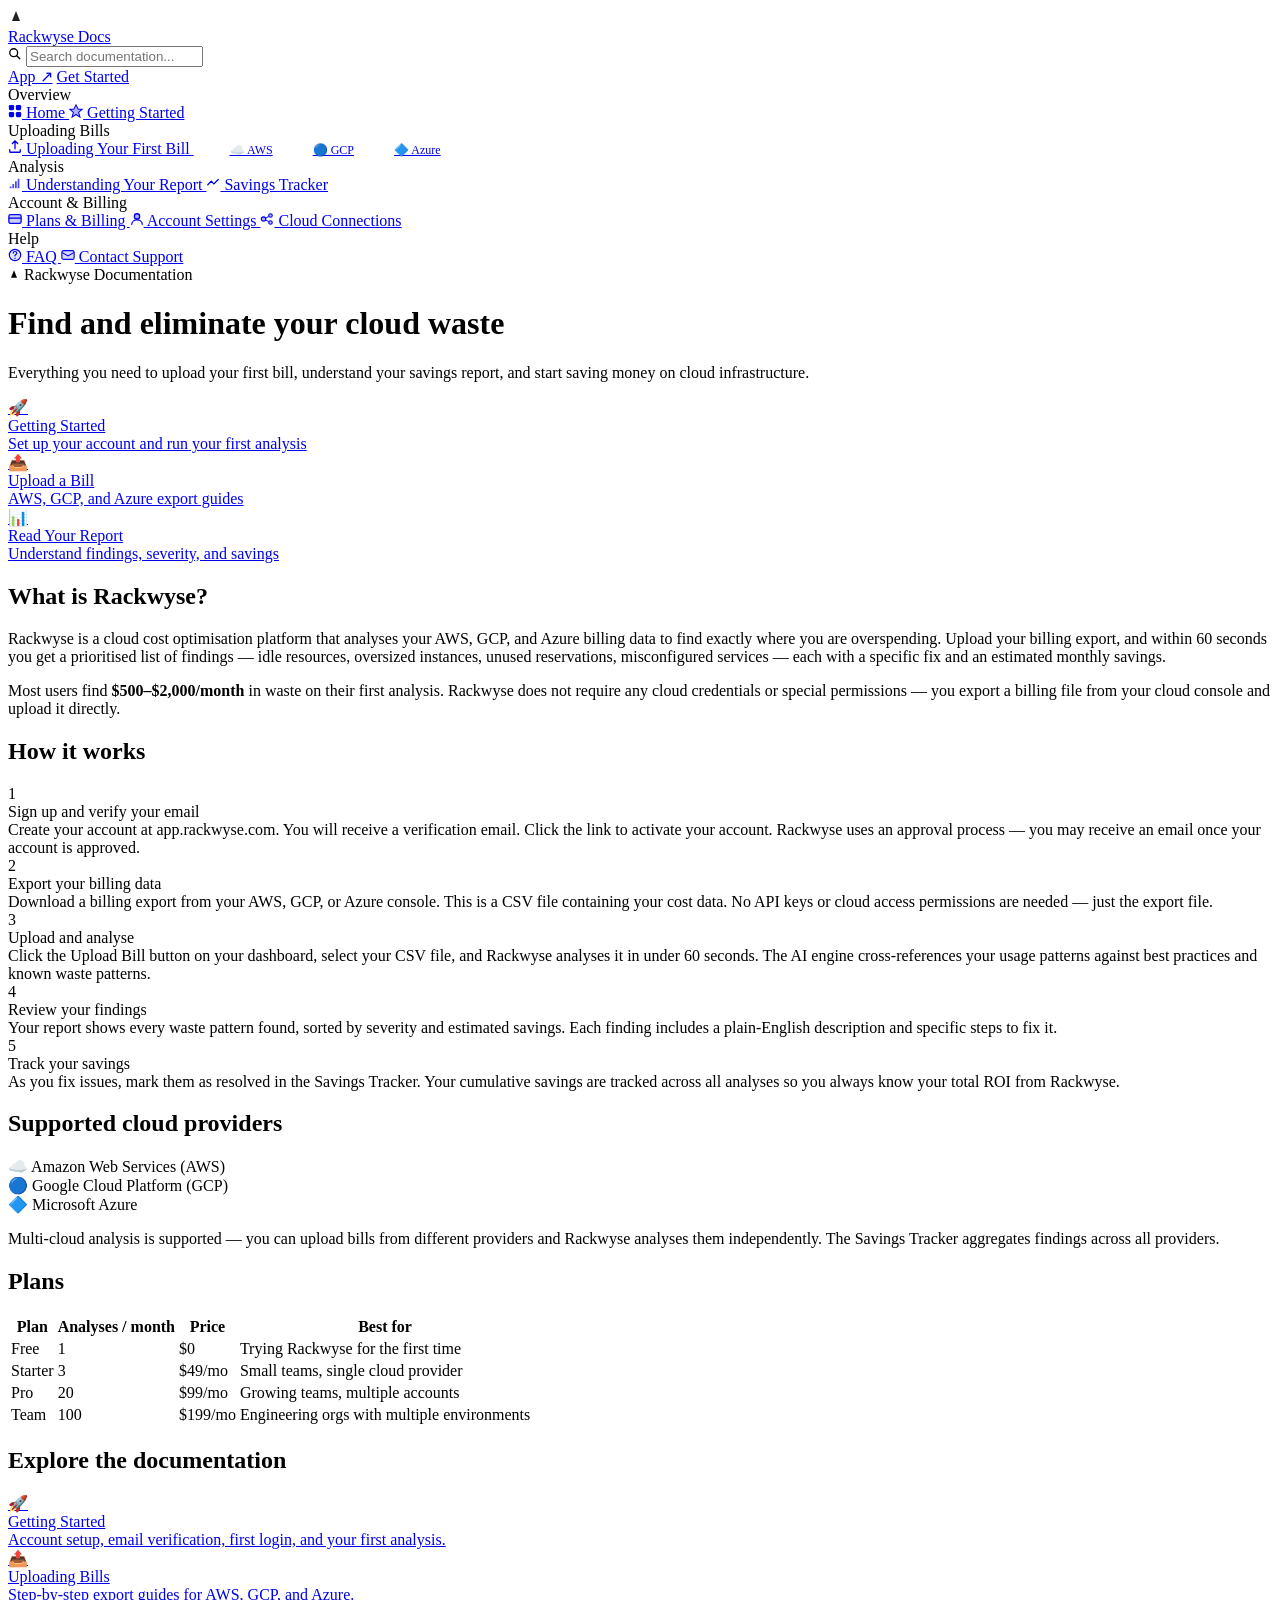
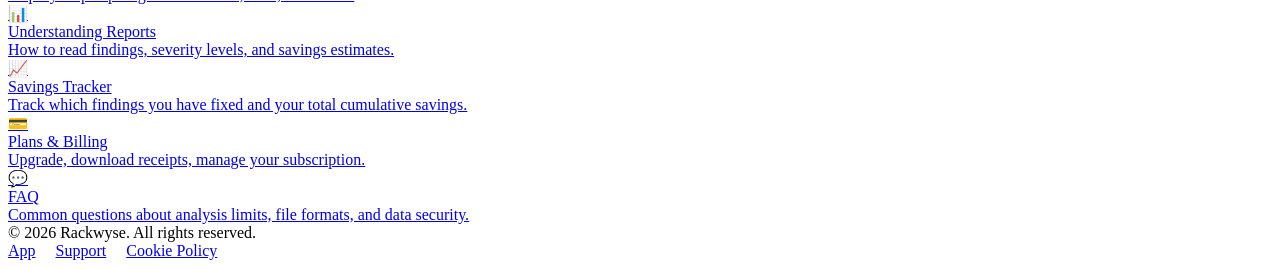
==== index.html @ aeda44e4 "Add files via upload" ====
<!DOCTYPE html>
<html lang="en">
<head>
  <meta charset="UTF-8"/>
  <meta name="viewport" content="width=device-width,initial-scale=1"/>
  <title>Rackwyse Documentation</title>
  <meta name="description" content="Learn how to use Rackwyse to find and eliminate cloud waste across AWS, GCP, and Azure."/>
  <link rel="icon" type="image/svg+xml" href="/favicon.svg"/>
  <link rel="stylesheet" href="/css/docs.css"/>
</head>
<body>

<!-- TOPBAR -->
<header class="topbar">
  <a href="/" class="topbar-logo">
    <div class="topbar-logo-icon">
      <svg width="16" height="16" viewBox="0 0 16 16" fill="none"><path d="M4 13L8 3L12 13H4Z" fill="#060c0a" opacity="0.9"/></svg>
    </div>
    <span class="topbar-logo-text">Rackwyse</span>
    <span class="topbar-logo-badge">Docs</span>
  </a>

  <div class="topbar-search">
    <svg class="search-icon" width="14" height="14" viewBox="0 0 16 16" fill="none"><circle cx="6.5" cy="6.5" r="4.5" stroke="currentColor" stroke-width="1.5"/><path d="M10 10L13.5 13.5" stroke="currentColor" stroke-width="1.5" stroke-linecap="round"/></svg>
    <input type="text" id="search-input" placeholder="Search documentation..." autocomplete="off"/>
    <div id="search-results"></div>
  </div>

  <div class="topbar-links">
    <a href="https://app.rackwyse.com" class="topbar-link" target="_blank">App ↗</a>
    <a href="https://app.rackwyse.com/register" class="topbar-link topbar-link-primary" target="_blank">Get Started</a>
  </div>
</header>

<div class="layout">

<!-- SIDEBAR -->
<nav class="sidebar">
  <div class="sidebar-section">
    <div class="sidebar-section-label">Overview</div>
    <a href="/" class="sidebar-link active">
      <svg width="14" height="14" viewBox="0 0 16 16" fill="currentColor"><rect x="1" y="1" width="6" height="6" rx="1.5"/><rect x="9" y="1" width="6" height="6" rx="1.5"/><rect x="1" y="9" width="6" height="6" rx="1.5"/><rect x="9" y="9" width="6" height="6" rx="1.5"/></svg>
      Home
    </a>
    <a href="/pages/getting-started.html" class="sidebar-link">
      <svg width="14" height="14" viewBox="0 0 16 16" fill="currentColor"><path d="M8 1L10.5 6H15L11 9.5L12.5 15L8 12L3.5 15L5 9.5L1 6H5.5L8 1Z" fill-opacity=".3" stroke="currentColor" stroke-width="1.2"/></svg>
      Getting Started
    </a>
  </div>

  <div class="sidebar-divider"></div>

  <div class="sidebar-section">
    <div class="sidebar-section-label">Uploading Bills</div>
    <a href="/pages/uploading-bills.html" class="sidebar-link">
      <svg width="14" height="14" viewBox="0 0 16 16" fill="currentColor"><path d="M8 1V10M5 4L8 1L11 4" stroke="currentColor" stroke-width="1.5" stroke-linecap="round" fill="none"/><path d="M2 11V13C2 13.6 2.4 14 3 14H13C13.6 14 14 13.6 14 13V11" stroke="currentColor" stroke-width="1.5" stroke-linecap="round" fill="none"/></svg>
      Uploading Your First Bill
    </a>
    <a href="/pages/uploading-bills.html#aws" class="sidebar-link" style="padding-left:36px;font-size:12px">☁️ AWS</a>
    <a href="/pages/uploading-bills.html#gcp" class="sidebar-link" style="padding-left:36px;font-size:12px">🔵 GCP</a>
    <a href="/pages/uploading-bills.html#azure" class="sidebar-link" style="padding-left:36px;font-size:12px">🔷 Azure</a>
  </div>

  <div class="sidebar-divider"></div>

  <div class="sidebar-section">
    <div class="sidebar-section-label">Analysis</div>
    <a href="/pages/understanding-reports.html" class="sidebar-link">
      <svg width="14" height="14" viewBox="0 0 16 16" fill="currentColor"><path d="M2 12h2v2H2zM5 9h2v5H5zM8 6h2v8H8zM11 3h2v11h-2z" fill-opacity=".7"/></svg>
      Understanding Your Report
    </a>
    <a href="/pages/savings-tracker.html" class="sidebar-link">
      <svg width="14" height="14" viewBox="0 0 16 16" fill="currentColor"><path d="M2 10L6 6L9 9L14 4" stroke="currentColor" stroke-width="1.5" stroke-linecap="round" fill="none"/></svg>
      Savings Tracker
    </a>
  </div>

  <div class="sidebar-divider"></div>

  <div class="sidebar-section">
    <div class="sidebar-section-label">Account & Billing</div>
    <a href="/pages/billing.html" class="sidebar-link">
      <svg width="14" height="14" viewBox="0 0 16 16" fill="currentColor"><rect x="1" y="3" width="14" height="10" rx="2" fill-opacity=".2" stroke="currentColor" stroke-width="1.5"/><path d="M1 7H15" stroke="currentColor" stroke-width="1.5"/></svg>
      Plans & Billing
    </a>
    <a href="/pages/account.html" class="sidebar-link">
      <svg width="14" height="14" viewBox="0 0 16 16" fill="currentColor"><circle cx="8" cy="5" r="3" fill-opacity=".3" stroke="currentColor" stroke-width="1.5"/><path d="M2 14C2 11.2 4.7 9 8 9C11.3 9 14 11.2 14 14" stroke="currentColor" stroke-width="1.5" stroke-linecap="round" fill="none"/></svg>
      Account Settings
    </a>
    <a href="/pages/connections.html" class="sidebar-link">
      <svg width="14" height="14" viewBox="0 0 16 16" fill="currentColor"><circle cx="4" cy="8" r="2.5" fill-opacity=".3" stroke="currentColor" stroke-width="1.3"/><circle cx="12" cy="4" r="2" fill-opacity=".3" stroke="currentColor" stroke-width="1.3"/><circle cx="12" cy="12" r="2" fill-opacity=".3" stroke="currentColor" stroke-width="1.3"/><path d="M6.5 7L10 5M6.5 9L10 11" stroke="currentColor" stroke-width="1.3" fill="none"/></svg>
      Cloud Connections
    </a>
  </div>

  <div class="sidebar-divider"></div>

  <div class="sidebar-section">
    <div class="sidebar-section-label">Help</div>
    <a href="/pages/faq.html" class="sidebar-link">
      <svg width="14" height="14" viewBox="0 0 16 16" fill="currentColor"><circle cx="8" cy="8" r="6.5" fill-opacity=".1" stroke="currentColor" stroke-width="1.3"/><path d="M6 6C6 4.9 6.9 4 8 4C9.1 4 10 4.9 10 6C10 7.1 9 7.6 8 8.4V9M8 11.5V12" stroke="currentColor" stroke-width="1.3" stroke-linecap="round" fill="none"/></svg>
      FAQ
    </a>
    <a href="mailto:support@rackwyse.com" class="sidebar-link">
      <svg width="14" height="14" viewBox="0 0 16 16" fill="currentColor"><rect x="1" y="3" width="14" height="10" rx="2" fill-opacity=".15" stroke="currentColor" stroke-width="1.3"/><path d="M1 5L8 9L15 5" stroke="currentColor" stroke-width="1.3" fill="none"/></svg>
      Contact Support
    </a>
  </div>
</nav>

<!-- MAIN -->
<div style="flex:1;overflow:hidden">

  <!-- HERO -->
  <div class="hero">
    <div class="hero-eyebrow">
      <svg width="12" height="12" viewBox="0 0 16 16" fill="currentColor"><path d="M4 13L8 3L12 13H4Z"/></svg>
      Rackwyse Documentation
    </div>
    <h1 class="hero-title">Find and eliminate your <span>cloud waste</span></h1>
    <p class="hero-desc">Everything you need to upload your first bill, understand your savings report, and start saving money on cloud infrastructure.</p>

    <div class="hero-cards">
      <a href="/pages/getting-started.html" class="hero-card">
        <div class="hero-card-icon">🚀</div>
        <div class="hero-card-title">Getting Started</div>
        <div class="hero-card-desc">Set up your account and run your first analysis</div>
      </a>
      <a href="/pages/uploading-bills.html" class="hero-card">
        <div class="hero-card-icon">📤</div>
        <div class="hero-card-title">Upload a Bill</div>
        <div class="hero-card-desc">AWS, GCP, and Azure export guides</div>
      </a>
      <a href="/pages/understanding-reports.html" class="hero-card">
        <div class="hero-card-icon">📊</div>
        <div class="hero-card-title">Read Your Report</div>
        <div class="hero-card-desc">Understand findings, severity, and savings</div>
      </a>
    </div>
  </div>

  <!-- CONTENT -->
  <main class="main">

    <h2 id="what-is-rackwyse">What is Rackwyse?</h2>
    <p>Rackwyse is a cloud cost optimisation platform that analyses your AWS, GCP, and Azure billing data to find exactly where you are overspending. Upload your billing export, and within 60 seconds you get a prioritised list of findings — idle resources, oversized instances, unused reservations, misconfigured services — each with a specific fix and an estimated monthly savings.</p>

    <p>Most users find <strong>$500–$2,000/month</strong> in waste on their first analysis. Rackwyse does not require any cloud credentials or special permissions — you export a billing file from your cloud console and upload it directly.</p>

    <h2 id="how-it-works">How it works</h2>

    <div class="steps">
      <div class="step">
        <div class="step-num">1</div>
        <div class="step-content">
          <div class="step-title">Sign up and verify your email</div>
          <div class="step-desc">Create your account at app.rackwyse.com. You will receive a verification email. Click the link to activate your account. Rackwyse uses an approval process — you may receive an email once your account is approved.</div>
        </div>
      </div>
      <div class="step">
        <div class="step-num">2</div>
        <div class="step-content">
          <div class="step-title">Export your billing data</div>
          <div class="step-desc">Download a billing export from your AWS, GCP, or Azure console. This is a CSV file containing your cost data. No API keys or cloud access permissions are needed — just the export file.</div>
        </div>
      </div>
      <div class="step">
        <div class="step-num">3</div>
        <div class="step-content">
          <div class="step-title">Upload and analyse</div>
          <div class="step-desc">Click the Upload Bill button on your dashboard, select your CSV file, and Rackwyse analyses it in under 60 seconds. The AI engine cross-references your usage patterns against best practices and known waste patterns.</div>
        </div>
      </div>
      <div class="step">
        <div class="step-num">4</div>
        <div class="step-content">
          <div class="step-title">Review your findings</div>
          <div class="step-desc">Your report shows every waste pattern found, sorted by severity and estimated savings. Each finding includes a plain-English description and specific steps to fix it.</div>
        </div>
      </div>
      <div class="step">
        <div class="step-num">5</div>
        <div class="step-content">
          <div class="step-title">Track your savings</div>
          <div class="step-desc">As you fix issues, mark them as resolved in the Savings Tracker. Your cumulative savings are tracked across all analyses so you always know your total ROI from Rackwyse.</div>
        </div>
      </div>
    </div>

    <h2 id="supported-providers">Supported cloud providers</h2>

    <div class="provider-chips">
      <div class="chip chip-aws">☁️ Amazon Web Services (AWS)</div>
      <div class="chip chip-gcp">🔵 Google Cloud Platform (GCP)</div>
      <div class="chip chip-azure">🔷 Microsoft Azure</div>
    </div>

    <p>Multi-cloud analysis is supported — you can upload bills from different providers and Rackwyse analyses them independently. The Savings Tracker aggregates findings across all providers.</p>

    <h2 id="plans">Plans</h2>

    <div class="table-wrap">
      <table>
        <thead><tr><th>Plan</th><th>Analyses / month</th><th>Price</th><th>Best for</th></tr></thead>
        <tbody>
          <tr><td><span class="badge badge-gray">Free</span></td><td>1</td><td>$0</td><td>Trying Rackwyse for the first time</td></tr>
          <tr><td><span class="badge badge-green">Starter</span></td><td>3</td><td>$49/mo</td><td>Small teams, single cloud provider</td></tr>
          <tr><td><span class="badge badge-blue">Pro</span></td><td>20</td><td>$99/mo</td><td>Growing teams, multiple accounts</td></tr>
          <tr><td><span class="badge badge-accent">Team</span></td><td>100</td><td>$199/mo</td><td>Engineering orgs with multiple environments</td></tr>
        </tbody>
      </table>
    </div>

    <h2 id="explore">Explore the documentation</h2>

    <div class="cards">
      <a href="/pages/getting-started.html" class="card">
        <div class="card-icon">🚀</div>
        <div class="card-title">Getting Started</div>
        <div class="card-desc">Account setup, email verification, first login, and your first analysis.</div>
      </a>
      <a href="/pages/uploading-bills.html" class="card">
        <div class="card-icon">📤</div>
        <div class="card-title">Uploading Bills</div>
        <div class="card-desc">Step-by-step export guides for AWS, GCP, and Azure.</div>
      </a>
      <a href="/pages/understanding-reports.html" class="card">
        <div class="card-icon">📊</div>
        <div class="card-title">Understanding Reports</div>
        <div class="card-desc">How to read findings, severity levels, and savings estimates.</div>
      </a>
      <a href="/pages/savings-tracker.html" class="card">
        <div class="card-icon">📈</div>
        <div class="card-title">Savings Tracker</div>
        <div class="card-desc">Track which findings you have fixed and your total cumulative savings.</div>
      </a>
      <a href="/pages/billing.html" class="card">
        <div class="card-icon">💳</div>
        <div class="card-title">Plans & Billing</div>
        <div class="card-desc">Upgrade, download receipts, manage your subscription.</div>
      </a>
      <a href="/pages/faq.html" class="card">
        <div class="card-icon">💬</div>
        <div class="card-title">FAQ</div>
        <div class="card-desc">Common questions about analysis limits, file formats, and data security.</div>
      </a>
    </div>

  </main>

  <footer class="docs-footer">
    <div>© 2026 Rackwyse. All rights reserved.</div>
    <div style="display:flex;gap:20px">
      <a href="https://app.rackwyse.com">App</a>
      <a href="mailto:support@rackwyse.com">Support</a>
      <a href="https://app.rackwyse.com/cookie-policy">Cookie Policy</a>
    </div>
  </footer>

</div><!-- end flex -->
</div><!-- end layout -->

<script src="/js/docs.js"></script>
</body>
</html>
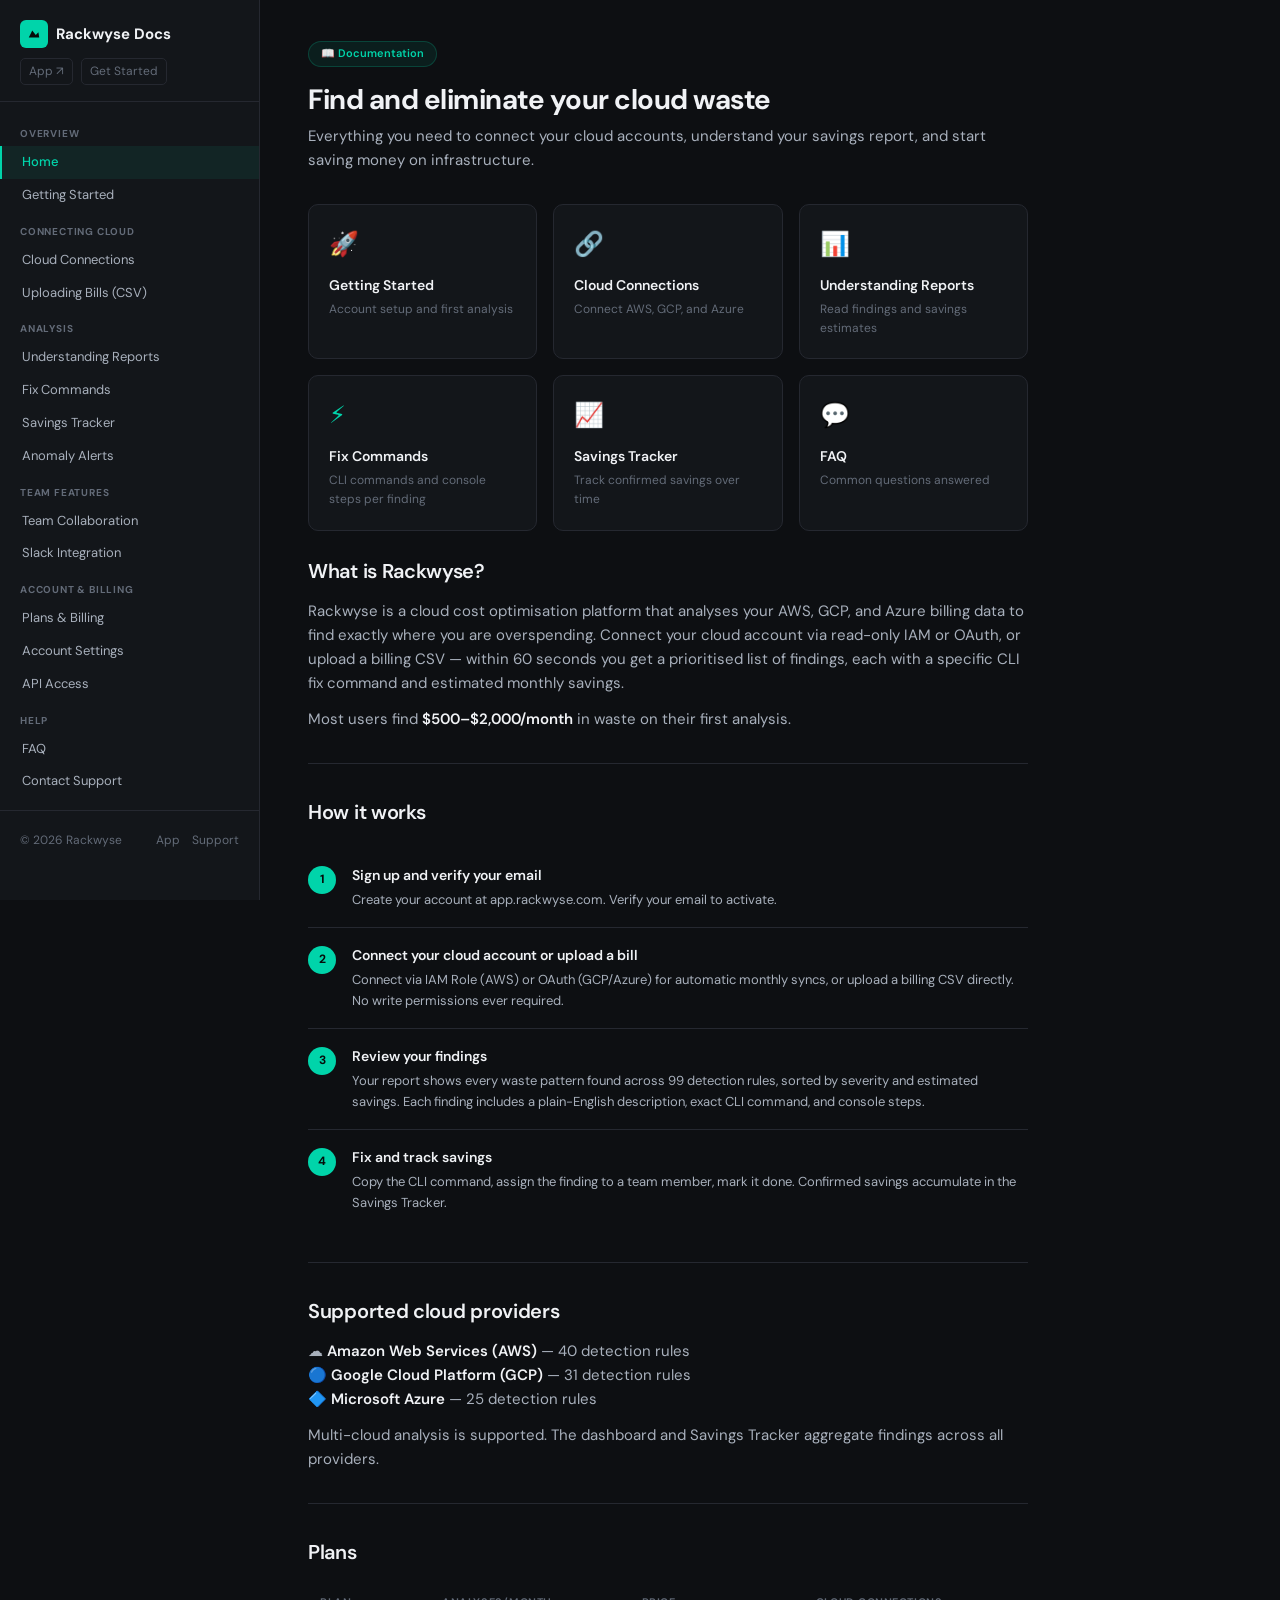
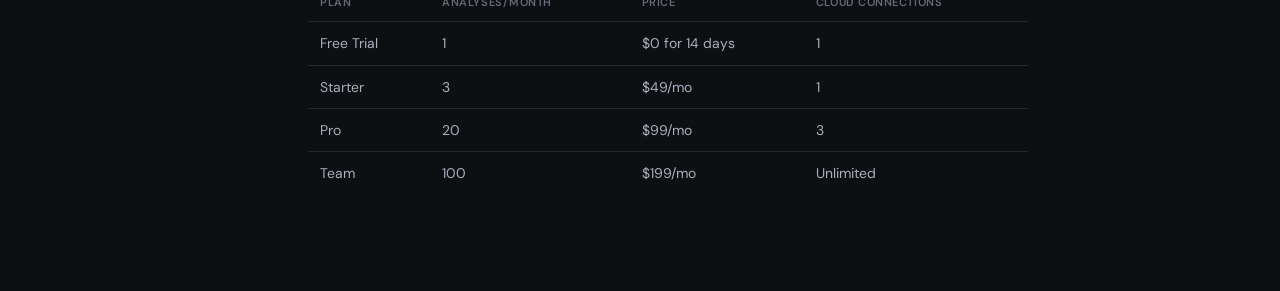
==== commit 3c1abc86: "Add files via upload" ====
--- a/index.html
+++ b/index.html
@@ -3,263 +3,128 @@
 <head>
   <meta charset="UTF-8"/>
   <meta name="viewport" content="width=device-width,initial-scale=1"/>
-  <title>Rackwyse Documentation</title>
-  <meta name="description" content="Learn how to use Rackwyse to find and eliminate cloud waste across AWS, GCP, and Azure."/>
-  <link rel="icon" type="image/svg+xml" href="/favicon.svg"/>
+  <title>Rackwyse Documentation — Rackwyse Docs</title>
+  <meta name="description" content="Cloud cost optimization docs for AWS, GCP, and Azure."/>
   <link rel="stylesheet" href="/css/docs.css"/>
 </head>
 <body>
-
-<!-- TOPBAR -->
-<header class="topbar">
-  <a href="/" class="topbar-logo">
-    <div class="topbar-logo-icon">
-      <svg width="16" height="16" viewBox="0 0 16 16" fill="none"><path d="M4 13L8 3L12 13H4Z" fill="#060c0a" opacity="0.9"/></svg>
-    </div>
-    <span class="topbar-logo-text">Rackwyse</span>
-    <span class="topbar-logo-badge">Docs</span>
-  </a>
-
-  <div class="topbar-search">
-    <svg class="search-icon" width="14" height="14" viewBox="0 0 16 16" fill="none"><circle cx="6.5" cy="6.5" r="4.5" stroke="currentColor" stroke-width="1.5"/><path d="M10 10L13.5 13.5" stroke="currentColor" stroke-width="1.5" stroke-linecap="round"/></svg>
-    <input type="text" id="search-input" placeholder="Search documentation..." autocomplete="off"/>
-    <div id="search-results"></div>
-  </div>
-
-  <div class="topbar-links">
-    <a href="https://app.rackwyse.com" class="topbar-link" target="_blank">App ↗</a>
-    <a href="https://app.rackwyse.com/register" class="topbar-link topbar-link-primary" target="_blank">Get Started</a>
-  </div>
-</header>
-
-<div class="layout">
-
-<!-- SIDEBAR -->
-<nav class="sidebar">
-  <div class="sidebar-section">
-    <div class="sidebar-section-label">Overview</div>
-    <a href="/" class="sidebar-link active">
-      <svg width="14" height="14" viewBox="0 0 16 16" fill="currentColor"><rect x="1" y="1" width="6" height="6" rx="1.5"/><rect x="9" y="1" width="6" height="6" rx="1.5"/><rect x="1" y="9" width="6" height="6" rx="1.5"/><rect x="9" y="9" width="6" height="6" rx="1.5"/></svg>
-      Home
+<div class="docs-layout">
+  <aside class="sidebar">
+  <div class="sidebar-header">
+    <a href="/" class="sidebar-logo">
+      <div class="sidebar-logo-icon"><svg width="14" height="14" viewBox="0 0 16 16" fill="none"><path d="M2 12L6 4L10 9L13 6L14 12H2Z" fill="#060c0a"/></svg></div>
+      Rackwyse Docs
     </a>
-    <a href="/pages/getting-started.html" class="sidebar-link">
-      <svg width="14" height="14" viewBox="0 0 16 16" fill="currentColor"><path d="M8 1L10.5 6H15L11 9.5L12.5 15L8 12L3.5 15L5 9.5L1 6H5.5L8 1Z" fill-opacity=".3" stroke="currentColor" stroke-width="1.2"/></svg>
-      Getting Started
-    </a>
-  </div>
-
-  <div class="sidebar-divider"></div>
-
-  <div class="sidebar-section">
-    <div class="sidebar-section-label">Uploading Bills</div>
-    <a href="/pages/uploading-bills.html" class="sidebar-link">
-      <svg width="14" height="14" viewBox="0 0 16 16" fill="currentColor"><path d="M8 1V10M5 4L8 1L11 4" stroke="currentColor" stroke-width="1.5" stroke-linecap="round" fill="none"/><path d="M2 11V13C2 13.6 2.4 14 3 14H13C13.6 14 14 13.6 14 13V11" stroke="currentColor" stroke-width="1.5" stroke-linecap="round" fill="none"/></svg>
-      Uploading Your First Bill
-    </a>
-    <a href="/pages/uploading-bills.html#aws" class="sidebar-link" style="padding-left:36px;font-size:12px">☁️ AWS</a>
-    <a href="/pages/uploading-bills.html#gcp" class="sidebar-link" style="padding-left:36px;font-size:12px">🔵 GCP</a>
-    <a href="/pages/uploading-bills.html#azure" class="sidebar-link" style="padding-left:36px;font-size:12px">🔷 Azure</a>
-  </div>
-
-  <div class="sidebar-divider"></div>
-
-  <div class="sidebar-section">
-    <div class="sidebar-section-label">Analysis</div>
-    <a href="/pages/understanding-reports.html" class="sidebar-link">
-      <svg width="14" height="14" viewBox="0 0 16 16" fill="currentColor"><path d="M2 12h2v2H2zM5 9h2v5H5zM8 6h2v8H8zM11 3h2v11h-2z" fill-opacity=".7"/></svg>
-      Understanding Your Report
-    </a>
-    <a href="/pages/savings-tracker.html" class="sidebar-link">
-      <svg width="14" height="14" viewBox="0 0 16 16" fill="currentColor"><path d="M2 10L6 6L9 9L14 4" stroke="currentColor" stroke-width="1.5" stroke-linecap="round" fill="none"/></svg>
-      Savings Tracker
-    </a>
-  </div>
-
-  <div class="sidebar-divider"></div>
-
-  <div class="sidebar-section">
-    <div class="sidebar-section-label">Account & Billing</div>
-    <a href="/pages/billing.html" class="sidebar-link">
-      <svg width="14" height="14" viewBox="0 0 16 16" fill="currentColor"><rect x="1" y="3" width="14" height="10" rx="2" fill-opacity=".2" stroke="currentColor" stroke-width="1.5"/><path d="M1 7H15" stroke="currentColor" stroke-width="1.5"/></svg>
-      Plans & Billing
-    </a>
-    <a href="/pages/account.html" class="sidebar-link">
-      <svg width="14" height="14" viewBox="0 0 16 16" fill="currentColor"><circle cx="8" cy="5" r="3" fill-opacity=".3" stroke="currentColor" stroke-width="1.5"/><path d="M2 14C2 11.2 4.7 9 8 9C11.3 9 14 11.2 14 14" stroke="currentColor" stroke-width="1.5" stroke-linecap="round" fill="none"/></svg>
-      Account Settings
-    </a>
-    <a href="/pages/connections.html" class="sidebar-link">
-      <svg width="14" height="14" viewBox="0 0 16 16" fill="currentColor"><circle cx="4" cy="8" r="2.5" fill-opacity=".3" stroke="currentColor" stroke-width="1.3"/><circle cx="12" cy="4" r="2" fill-opacity=".3" stroke="currentColor" stroke-width="1.3"/><circle cx="12" cy="12" r="2" fill-opacity=".3" stroke="currentColor" stroke-width="1.3"/><path d="M6.5 7L10 5M6.5 9L10 11" stroke="currentColor" stroke-width="1.3" fill="none"/></svg>
-      Cloud Connections
-    </a>
-  </div>
-
-  <div class="sidebar-divider"></div>
-
-  <div class="sidebar-section">
-    <div class="sidebar-section-label">Help</div>
-    <a href="/pages/faq.html" class="sidebar-link">
-      <svg width="14" height="14" viewBox="0 0 16 16" fill="currentColor"><circle cx="8" cy="8" r="6.5" fill-opacity=".1" stroke="currentColor" stroke-width="1.3"/><path d="M6 6C6 4.9 6.9 4 8 4C9.1 4 10 4.9 10 6C10 7.1 9 7.6 8 8.4V9M8 11.5V12" stroke="currentColor" stroke-width="1.3" stroke-linecap="round" fill="none"/></svg>
-      FAQ
-    </a>
-    <a href="mailto:support@rackwyse.com" class="sidebar-link">
-      <svg width="14" height="14" viewBox="0 0 16 16" fill="currentColor"><rect x="1" y="3" width="14" height="10" rx="2" fill-opacity=".15" stroke="currentColor" stroke-width="1.3"/><path d="M1 5L8 9L15 5" stroke="currentColor" stroke-width="1.3" fill="none"/></svg>
-      Contact Support
-    </a>
-  </div>
-</nav>
-
-<!-- MAIN -->
-<div style="flex:1;overflow:hidden">
-
-  <!-- HERO -->
-  <div class="hero">
-    <div class="hero-eyebrow">
-      <svg width="12" height="12" viewBox="0 0 16 16" fill="currentColor"><path d="M4 13L8 3L12 13H4Z"/></svg>
-      Rackwyse Documentation
-    </div>
-    <h1 class="hero-title">Find and eliminate your <span>cloud waste</span></h1>
-    <p class="hero-desc">Everything you need to upload your first bill, understand your savings report, and start saving money on cloud infrastructure.</p>
-
-    <div class="hero-cards">
-      <a href="/pages/getting-started.html" class="hero-card">
-        <div class="hero-card-icon">🚀</div>
-        <div class="hero-card-title">Getting Started</div>
-        <div class="hero-card-desc">Set up your account and run your first analysis</div>
-      </a>
-      <a href="/pages/uploading-bills.html" class="hero-card">
-        <div class="hero-card-icon">📤</div>
-        <div class="hero-card-title">Upload a Bill</div>
-        <div class="hero-card-desc">AWS, GCP, and Azure export guides</div>
-      </a>
-      <a href="/pages/understanding-reports.html" class="hero-card">
-        <div class="hero-card-icon">📊</div>
-        <div class="hero-card-title">Read Your Report</div>
-        <div class="hero-card-desc">Understand findings, severity, and savings</div>
-      </a>
+    <div class="sidebar-top-links">
+      <a href="https://app.rackwyse.com" class="sidebar-top-link">App ↗</a>
+      <a href="https://app.rackwyse.com/register" class="sidebar-top-link">Get Started</a>
     </div>
   </div>
+  <nav class="sidebar-nav">
+    <div class="sidebar-section">Overview</div>
+    <a href="/index.html" class="sidebar-link">Home</a>
+    <a href="/pages/getting-started.html" class="sidebar-link">Getting Started</a>
 
-  <!-- CONTENT -->
-  <main class="main">
+    <div class="sidebar-section">Connecting Cloud</div>
+    <a href="/pages/connections.html" class="sidebar-link">Cloud Connections</a>
+    <a href="/pages/uploading-bills.html" class="sidebar-link">Uploading Bills (CSV)</a>
 
-    <h2 id="what-is-rackwyse">What is Rackwyse?</h2>
-    <p>Rackwyse is a cloud cost optimisation platform that analyses your AWS, GCP, and Azure billing data to find exactly where you are overspending. Upload your billing export, and within 60 seconds you get a prioritised list of findings — idle resources, oversized instances, unused reservations, misconfigured services — each with a specific fix and an estimated monthly savings.</p>
+    <div class="sidebar-section">Analysis</div>
+    <a href="/pages/understanding-reports.html" class="sidebar-link">Understanding Reports</a>
+    <a href="/pages/fix-commands.html" class="sidebar-link">Fix Commands</a>
+    <a href="/pages/savings-tracker.html" class="sidebar-link">Savings Tracker</a>
+    <a href="/pages/anomaly-alerts.html" class="sidebar-link">Anomaly Alerts</a>
 
-    <p>Most users find <strong>$500–$2,000/month</strong> in waste on their first analysis. Rackwyse does not require any cloud credentials or special permissions — you export a billing file from your cloud console and upload it directly.</p>
+    <div class="sidebar-section">Team Features</div>
+    <a href="/pages/team.html" class="sidebar-link">Team Collaboration</a>
+    <a href="/pages/slack.html" class="sidebar-link">Slack Integration</a>
 
-    <h2 id="how-it-works">How it works</h2>
+    <div class="sidebar-section">Account & Billing</div>
+    <a href="/pages/billing.html" class="sidebar-link">Plans & Billing</a>
+    <a href="/pages/account.html" class="sidebar-link">Account Settings</a>
+    <a href="/pages/api.html" class="sidebar-link">API Access</a>
 
-    <div class="steps">
-      <div class="step">
-        <div class="step-num">1</div>
-        <div class="step-content">
-          <div class="step-title">Sign up and verify your email</div>
-          <div class="step-desc">Create your account at app.rackwyse.com. You will receive a verification email. Click the link to activate your account. Rackwyse uses an approval process — you may receive an email once your account is approved.</div>
-        </div>
-      </div>
-      <div class="step">
-        <div class="step-num">2</div>
-        <div class="step-content">
-          <div class="step-title">Export your billing data</div>
-          <div class="step-desc">Download a billing export from your AWS, GCP, or Azure console. This is a CSV file containing your cost data. No API keys or cloud access permissions are needed — just the export file.</div>
-        </div>
-      </div>
-      <div class="step">
-        <div class="step-num">3</div>
-        <div class="step-content">
-          <div class="step-title">Upload and analyse</div>
-          <div class="step-desc">Click the Upload Bill button on your dashboard, select your CSV file, and Rackwyse analyses it in under 60 seconds. The AI engine cross-references your usage patterns against best practices and known waste patterns.</div>
-        </div>
-      </div>
-      <div class="step">
-        <div class="step-num">4</div>
-        <div class="step-content">
-          <div class="step-title">Review your findings</div>
-          <div class="step-desc">Your report shows every waste pattern found, sorted by severity and estimated savings. Each finding includes a plain-English description and specific steps to fix it.</div>
-        </div>
-      </div>
-      <div class="step">
-        <div class="step-num">5</div>
-        <div class="step-content">
-          <div class="step-title">Track your savings</div>
-          <div class="step-desc">As you fix issues, mark them as resolved in the Savings Tracker. Your cumulative savings are tracked across all analyses so you always know your total ROI from Rackwyse.</div>
-        </div>
-      </div>
-    </div>
-
-    <h2 id="supported-providers">Supported cloud providers</h2>
-
-    <div class="provider-chips">
-      <div class="chip chip-aws">☁️ Amazon Web Services (AWS)</div>
-      <div class="chip chip-gcp">🔵 Google Cloud Platform (GCP)</div>
-      <div class="chip chip-azure">🔷 Microsoft Azure</div>
-    </div>
-
-    <p>Multi-cloud analysis is supported — you can upload bills from different providers and Rackwyse analyses them independently. The Savings Tracker aggregates findings across all providers.</p>
-
-    <h2 id="plans">Plans</h2>
-
-    <div class="table-wrap">
-      <table>
-        <thead><tr><th>Plan</th><th>Analyses / month</th><th>Price</th><th>Best for</th></tr></thead>
-        <tbody>
-          <tr><td><span class="badge badge-gray">Free</span></td><td>1</td><td>$0</td><td>Trying Rackwyse for the first time</td></tr>
-          <tr><td><span class="badge badge-green">Starter</span></td><td>3</td><td>$49/mo</td><td>Small teams, single cloud provider</td></tr>
-          <tr><td><span class="badge badge-blue">Pro</span></td><td>20</td><td>$99/mo</td><td>Growing teams, multiple accounts</td></tr>
-          <tr><td><span class="badge badge-accent">Team</span></td><td>100</td><td>$199/mo</td><td>Engineering orgs with multiple environments</td></tr>
-        </tbody>
-      </table>
-    </div>
-
-    <h2 id="explore">Explore the documentation</h2>
-
-    <div class="cards">
-      <a href="/pages/getting-started.html" class="card">
-        <div class="card-icon">🚀</div>
-        <div class="card-title">Getting Started</div>
-        <div class="card-desc">Account setup, email verification, first login, and your first analysis.</div>
-      </a>
-      <a href="/pages/uploading-bills.html" class="card">
-        <div class="card-icon">📤</div>
-        <div class="card-title">Uploading Bills</div>
-        <div class="card-desc">Step-by-step export guides for AWS, GCP, and Azure.</div>
-      </a>
-      <a href="/pages/understanding-reports.html" class="card">
-        <div class="card-icon">📊</div>
-        <div class="card-title">Understanding Reports</div>
-        <div class="card-desc">How to read findings, severity levels, and savings estimates.</div>
-      </a>
-      <a href="/pages/savings-tracker.html" class="card">
-        <div class="card-icon">📈</div>
-        <div class="card-title">Savings Tracker</div>
-        <div class="card-desc">Track which findings you have fixed and your total cumulative savings.</div>
-      </a>
-      <a href="/pages/billing.html" class="card">
-        <div class="card-icon">💳</div>
-        <div class="card-title">Plans & Billing</div>
-        <div class="card-desc">Upgrade, download receipts, manage your subscription.</div>
-      </a>
-      <a href="/pages/faq.html" class="card">
-        <div class="card-icon">💬</div>
-        <div class="card-title">FAQ</div>
-        <div class="card-desc">Common questions about analysis limits, file formats, and data security.</div>
-      </a>
-    </div>
-
-  </main>
-
-  <footer class="docs-footer">
-    <div>© 2026 Rackwyse. All rights reserved.</div>
-    <div style="display:flex;gap:20px">
+    <div class="sidebar-section">Help</div>
+    <a href="/pages/faq.html" class="sidebar-link">FAQ</a>
+    <a href="mailto:support@rackwyse.com" class="sidebar-link">Contact Support</a>
+  </nav>
+  <div class="docs-footer">
+    <span>© 2026 Rackwyse</span>
+    <div style="display:flex;gap:12px">
       <a href="https://app.rackwyse.com">App</a>
       <a href="mailto:support@rackwyse.com">Support</a>
-      <a href="https://app.rackwyse.com/cookie-policy">Cookie Policy</a>
     </div>
-  </footer>
+  </div>
+</aside>
+  <main class="main">
+    
+<div class="page-badge">📖 Documentation</div>
+<h1>Find and eliminate your cloud waste</h1>
+<p class="page-subtitle">Everything you need to connect your cloud accounts, understand your savings report, and start saving money on infrastructure.</p>
 
-</div><!-- end flex -->
-</div><!-- end layout -->
+<div class="card-grid">
+  <a href="/pages/getting-started.html" class="card">
+    <div class="card-icon">🚀</div>
+    <div class="card-title">Getting Started</div>
+    <div class="card-sub">Account setup and first analysis</div>
+  </a>
+  <a href="/pages/connections.html" class="card">
+    <div class="card-icon">🔗</div>
+    <div class="card-title">Cloud Connections</div>
+    <div class="card-sub">Connect AWS, GCP, and Azure</div>
+  </a>
+  <a href="/pages/understanding-reports.html" class="card">
+    <div class="card-icon">📊</div>
+    <div class="card-title">Understanding Reports</div>
+    <div class="card-sub">Read findings and savings estimates</div>
+  </a>
+  <a href="/pages/fix-commands.html" class="card">
+    <div class="card-icon">⚡</div>
+    <div class="card-title">Fix Commands</div>
+    <div class="card-sub">CLI commands and console steps per finding</div>
+  </a>
+  <a href="/pages/savings-tracker.html" class="card">
+    <div class="card-icon">📈</div>
+    <div class="card-title">Savings Tracker</div>
+    <div class="card-sub">Track confirmed savings over time</div>
+  </a>
+  <a href="/pages/faq.html" class="card">
+    <div class="card-icon">💬</div>
+    <div class="card-title">FAQ</div>
+    <div class="card-sub">Common questions answered</div>
+  </a>
+</div>
 
+<h2>What is Rackwyse?</h2>
+<p>Rackwyse is a cloud cost optimisation platform that analyses your AWS, GCP, and Azure billing data to find exactly where you are overspending. Connect your cloud account via read-only IAM or OAuth, or upload a billing CSV — within 60 seconds you get a prioritised list of findings, each with a specific CLI fix command and estimated monthly savings.</p>
+<p>Most users find <strong>$500–$2,000/month</strong> in waste on their first analysis.</p>
+
+<h2>How it works</h2>
+<div class="steps">
+  <div class="step"><div class="step-num">1</div><div class="step-body"><h3>Sign up and verify your email</h3><p>Create your account at app.rackwyse.com. Verify your email to activate.</p></div></div>
+  <div class="step"><div class="step-num">2</div><div class="step-body"><h3>Connect your cloud account or upload a bill</h3><p>Connect via IAM Role (AWS) or OAuth (GCP/Azure) for automatic monthly syncs, or upload a billing CSV directly. No write permissions ever required.</p></div></div>
+  <div class="step"><div class="step-num">3</div><div class="step-body"><h3>Review your findings</h3><p>Your report shows every waste pattern found across 99 detection rules, sorted by severity and estimated savings. Each finding includes a plain-English description, exact CLI command, and console steps.</p></div></div>
+  <div class="step"><div class="step-num">4</div><div class="step-body"><h3>Fix and track savings</h3><p>Copy the CLI command, assign the finding to a team member, mark it done. Confirmed savings accumulate in the Savings Tracker.</p></div></div>
+</div>
+
+<h2>Supported cloud providers</h2>
+<p>☁️ <strong>Amazon Web Services (AWS)</strong> — 40 detection rules<br/>
+🔵 <strong>Google Cloud Platform (GCP)</strong> — 31 detection rules<br/>
+🔷 <strong>Microsoft Azure</strong> — 25 detection rules</p>
+<p>Multi-cloud analysis is supported. The dashboard and Savings Tracker aggregate findings across all providers.</p>
+
+<h2>Plans</h2>
+<table>
+  <tr><th>Plan</th><th>Analyses/month</th><th>Price</th><th>Cloud connections</th></tr>
+  <tr><td>Free Trial</td><td>1</td><td>$0 for 14 days</td><td>1</td></tr>
+  <tr><td>Starter</td><td>3</td><td>$49/mo</td><td>1</td></tr>
+  <tr><td>Pro</td><td>20</td><td>$99/mo</td><td>3</td></tr>
+  <tr><td>Team</td><td>100</td><td>$199/mo</td><td>Unlimited</td></tr>
+</table>
+
+    
+  </main>
+</div>
 <script src="/js/docs.js"></script>
 </body>
-</html>
+</html>
--- a/css/docs.css
+++ b/css/docs.css
@@ -0,0 +1,109 @@
+/* Rackwyse Docs v2 CSS */
+@import url('https://fonts.googleapis.com/css2?family=DM+Sans:wght@400;500;600;700&family=DM+Mono:wght@400;500&display=swap');
+
+*,*::before,*::after{box-sizing:border-box;margin:0;padding:0}
+:root{
+  --bg:#0d0f12;--surface:#13161a;--surface2:#1a1d22;--border:#252830;
+  --text:#f0f2f5;--text2:#a8b0bc;--muted:#636b78;
+  --accent:#00d4aa;--accent-dim:rgba(0,212,170,.08);--accent-border:rgba(0,212,170,.2);
+  --yellow:#f59e0b;--yellow-dim:rgba(245,158,11,.08);--yellow-border:rgba(245,158,11,.2);
+  --blue:#3b82f6;--blue-dim:rgba(59,130,246,.08);--blue-border:rgba(59,130,246,.2);
+  --red:#ef4444;--green:#10b981;
+  --font:'DM Sans',system-ui,sans-serif;--mono:'DM Mono',monospace;
+  --sidebar-width:260px;--content-max:720px;
+}
+body{font-family:var(--font);background:var(--bg);color:var(--text);line-height:1.6;font-size:15px}
+a{color:var(--accent);text-decoration:none}
+a:hover{text-decoration:underline}
+h1{font-size:28px;font-weight:700;letter-spacing:-.5px;margin-bottom:8px;line-height:1.2}
+h2{font-size:20px;font-weight:600;letter-spacing:-.3px;margin:32px 0 12px;padding-top:32px;border-top:1px solid var(--border)}
+h2:first-of-type{border-top:none;padding-top:0;margin-top:24px}
+h3{font-size:16px;font-weight:600;margin:20px 0 8px}
+p{margin-bottom:12px;color:var(--text2)}
+code{font-family:var(--mono);font-size:12px;background:var(--surface2);border:1px solid var(--border);padding:2px 6px;border-radius:4px;color:var(--accent)}
+pre{background:var(--surface2);border:1px solid var(--border);border-radius:8px;padding:16px;overflow-x:auto;margin:12px 0}
+pre code{background:none;border:none;padding:0;font-size:13px;color:var(--text)}
+ul,ol{padding-left:20px;margin-bottom:12px;color:var(--text2)}
+li{margin-bottom:4px}
+strong{color:var(--text);font-weight:600}
+hr{border:none;border-top:1px solid var(--border);margin:24px 0}
+table{width:100%;border-collapse:collapse;margin:16px 0;font-size:14px}
+th{text-align:left;padding:10px 12px;font-size:11px;font-weight:600;color:var(--muted);text-transform:uppercase;letter-spacing:.05em;border-bottom:1px solid var(--border)}
+td{padding:10px 12px;border-bottom:1px solid var(--border);color:var(--text2)}
+tr:last-child td{border-bottom:none}
+
+/* Layout */
+.docs-layout{display:grid;grid-template-columns:var(--sidebar-width) 1fr;min-height:100vh}
+.sidebar{background:var(--surface);border-right:1px solid var(--border);position:sticky;top:0;height:100vh;overflow-y:auto;padding:0}
+.sidebar-header{padding:20px 20px 16px;border-bottom:1px solid var(--border)}
+.sidebar-logo{display:flex;align-items:center;gap:8px;font-size:15px;font-weight:700;color:var(--text);text-decoration:none}
+.sidebar-logo-icon{width:28px;height:28px;background:var(--accent);border-radius:6px;display:flex;align-items:center;justify-content:center}
+.sidebar-top-links{display:flex;gap:8px;margin-top:10px}
+.sidebar-top-link{font-size:12px;color:var(--muted);text-decoration:none;padding:3px 8px;border:1px solid var(--border);border-radius:5px}
+.sidebar-top-link:hover{color:var(--text);text-decoration:none}
+.sidebar-nav{padding:12px 0}
+.sidebar-section{font-size:10px;font-weight:700;color:var(--muted);text-transform:uppercase;letter-spacing:.08em;padding:12px 20px 4px}
+.sidebar-link{display:block;padding:6px 20px;font-size:13px;color:var(--text2);text-decoration:none;border-left:2px solid transparent;transition:all .1s}
+.sidebar-link:hover{color:var(--text);background:var(--surface2);text-decoration:none}
+.sidebar-link.active{color:var(--accent);background:var(--accent-dim);border-left-color:var(--accent);font-weight:500}
+.sidebar-sublink{display:block;padding:4px 20px 4px 32px;font-size:12px;color:var(--muted);text-decoration:none;transition:all .1s}
+.sidebar-sublink:hover{color:var(--text);text-decoration:none}
+
+/* Main content */
+.main{padding:40px 48px 80px;max-width:calc(var(--content-max) + 96px)}
+.breadcrumb{font-size:12px;color:var(--muted);margin-bottom:24px}
+.breadcrumb a{color:var(--muted)}
+.breadcrumb a:hover{color:var(--text)}
+.page-badge{display:inline-flex;align-items:center;gap:6px;background:var(--accent-dim);border:1px solid var(--accent-border);border-radius:20px;padding:3px 12px;font-size:11px;font-weight:600;color:var(--accent);margin-bottom:16px}
+.page-subtitle{font-size:15px;color:var(--text2);margin-bottom:32px;line-height:1.6}
+
+/* Info boxes */
+.info-box{display:flex;gap:12px;padding:14px 16px;border-radius:8px;margin:16px 0;font-size:13px;line-height:1.6}
+.info-box.tip{background:var(--accent-dim);border:1px solid var(--accent-border)}
+.info-box.warn{background:var(--yellow-dim);border:1px solid var(--yellow-border)}
+.info-box.info{background:var(--blue-dim);border:1px solid var(--blue-border)}
+.info-icon{font-size:15px;flex-shrink:0;margin-top:1px}
+
+/* Steps */
+.steps{display:flex;flex-direction:column;gap:0;margin:20px 0}
+.step{display:flex;gap:16px;padding:16px 0;border-bottom:1px solid var(--border)}
+.step:last-child{border-bottom:none}
+.step-num{width:28px;height:28px;border-radius:50%;background:var(--accent);color:#060c0a;font-size:12px;font-weight:700;display:flex;align-items:center;justify-content:center;flex-shrink:0;margin-top:2px}
+.step-body h3{margin:0 0 4px;font-size:14px;font-weight:600;color:var(--text)}
+.step-body p{margin:0;font-size:13px}
+
+/* Cards */
+.card-grid{display:grid;grid-template-columns:repeat(auto-fit,minmax(200px,1fr));gap:16px;margin:20px 0}
+.card{background:var(--surface);border:1px solid var(--border);border-radius:10px;padding:20px;text-decoration:none;transition:border-color .1s}
+.card:hover{border-color:var(--accent-border);text-decoration:none}
+.card-icon{font-size:24px;margin-bottom:10px}
+.card-title{font-size:14px;font-weight:600;color:var(--text);margin-bottom:4px}
+.card-sub{font-size:12px;color:var(--muted)}
+
+/* Prev/next nav */
+.page-nav{display:flex;justify-content:space-between;margin-top:48px;padding-top:24px;border-top:1px solid var(--border);gap:16px}
+.page-nav-btn{display:flex;flex-direction:column;gap:2px;padding:12px 16px;border:1px solid var(--border);border-radius:8px;text-decoration:none;transition:border-color .1s;max-width:200px}
+.page-nav-btn:hover{border-color:var(--accent-border);text-decoration:none}
+.page-nav-label{font-size:10px;font-weight:600;color:var(--muted);text-transform:uppercase;letter-spacing:.05em}
+.page-nav-title{font-size:13px;font-weight:500;color:var(--text)}
+.page-nav-btn.next{text-align:right;margin-left:auto}
+
+/* Footer */
+.docs-footer{padding:20px 20px;border-top:1px solid var(--border);display:flex;align-items:center;justify-content:space-between;font-size:12px;color:var(--muted);flex-wrap:wrap;gap:8px}
+.docs-footer a{color:var(--muted)}
+.docs-footer a:hover{color:var(--text)}
+
+/* Code block with copy */
+.code-block{position:relative;background:var(--surface2);border:1px solid var(--border);border-radius:8px;padding:14px 16px;font-family:var(--mono);font-size:12px;color:var(--accent);margin:12px 0;word-break:break-all}
+
+/* Tag badges */
+.badge{display:inline-flex;padding:2px 8px;border-radius:10px;font-size:10px;font-weight:600}
+.badge-new{background:var(--accent-dim);color:var(--accent);border:1px solid var(--accent-border)}
+.badge-pro{background:rgba(139,92,246,.08);color:#8b5cf6;border:1px solid rgba(139,92,246,.2)}
+.badge-team{background:var(--yellow-dim);color:var(--yellow);border:1px solid var(--yellow-border)}
+
+@media(max-width:768px){
+  .docs-layout{grid-template-columns:1fr}
+  .sidebar{display:none}
+  .main{padding:24px 20px 60px}
+}
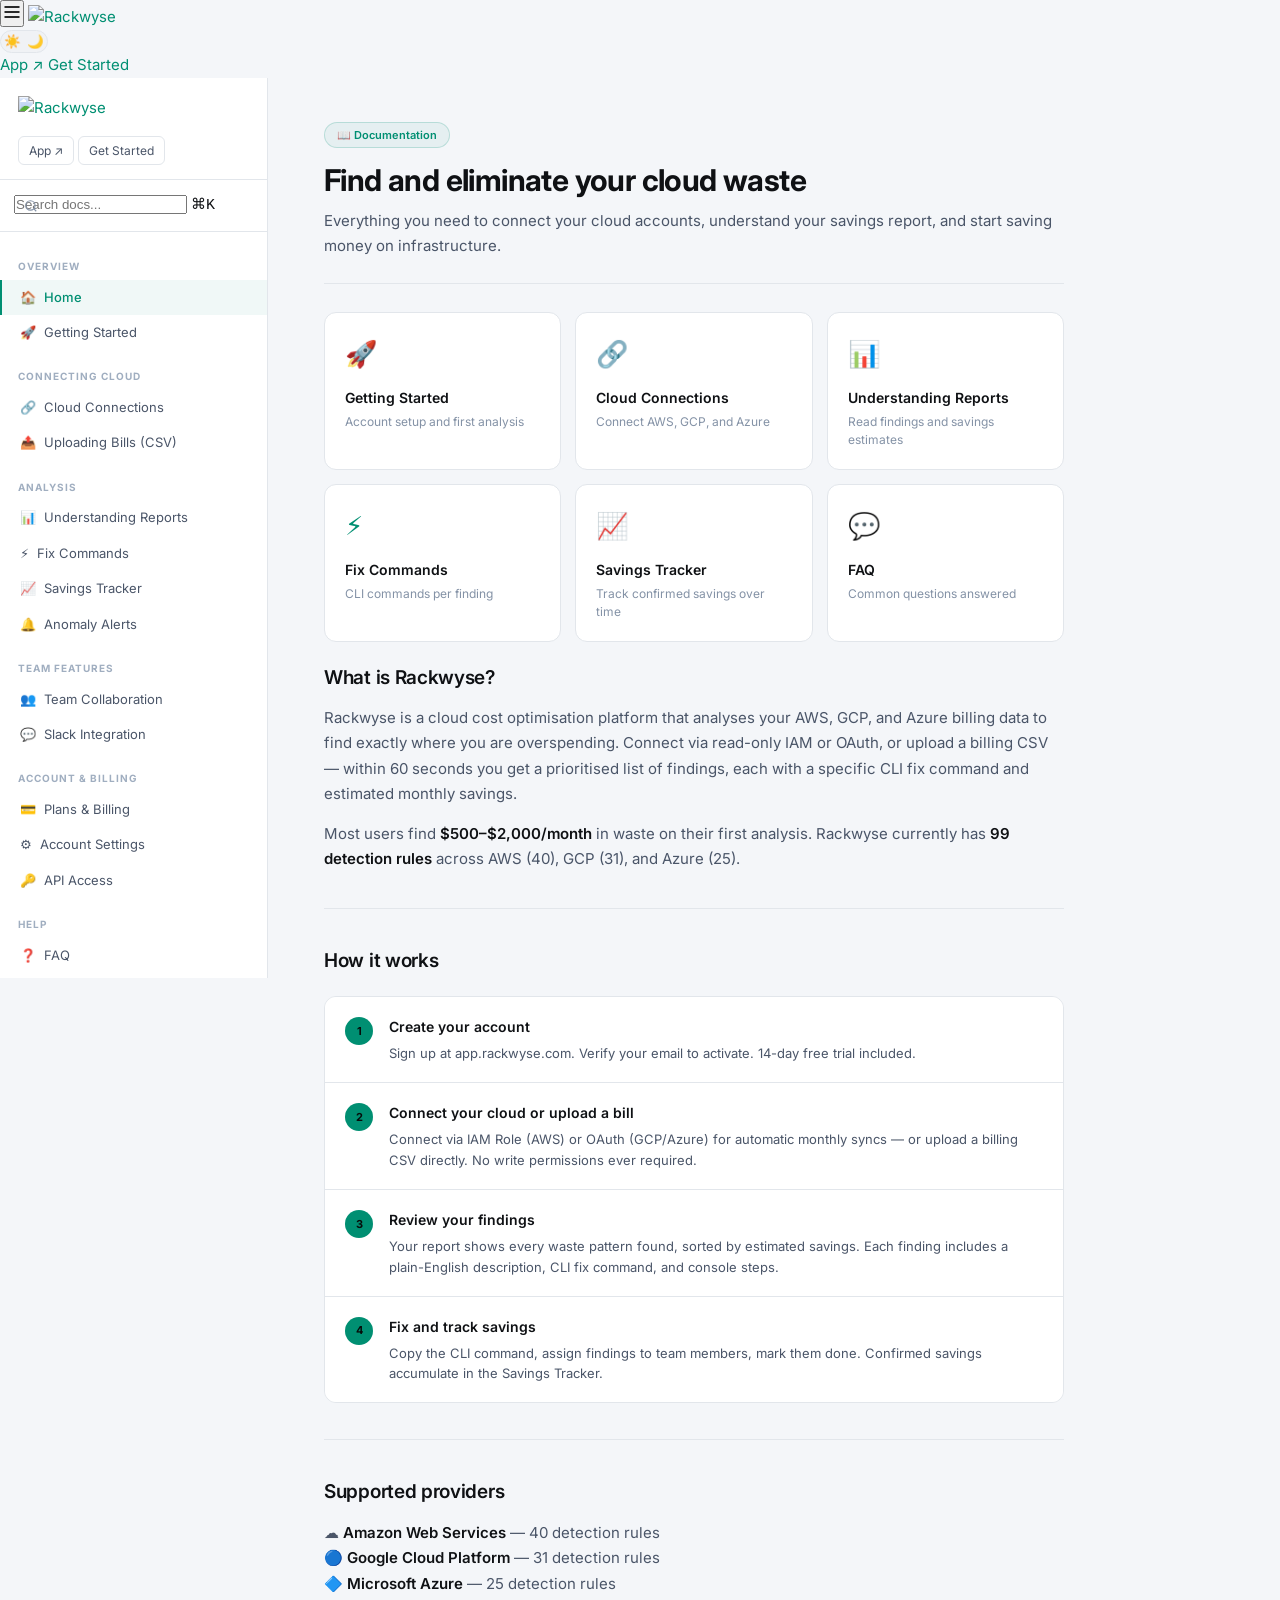
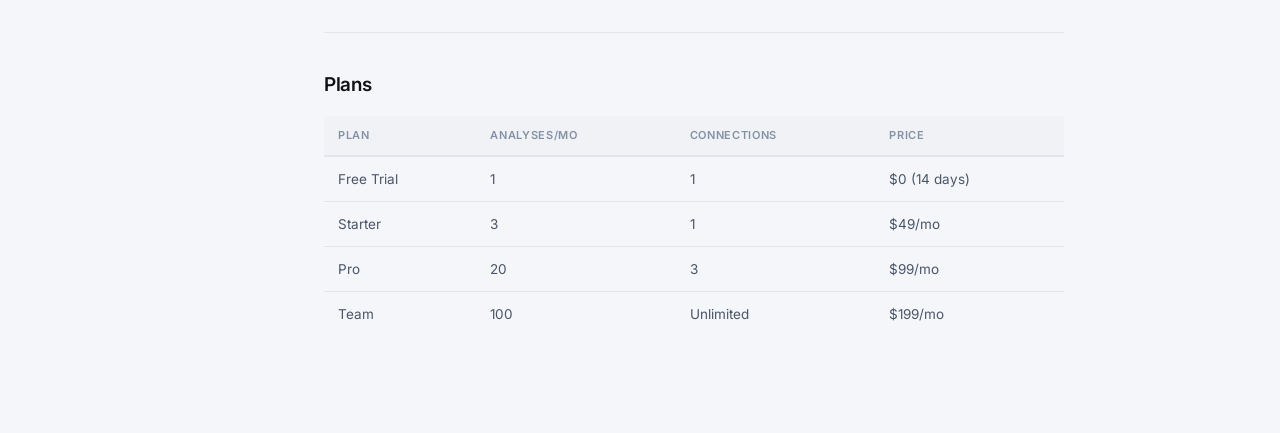
==== commit 09c80ffb: "Add files via upload" ====
--- a/index.html
+++ b/index.html
@@ -1,56 +1,82 @@
 <!DOCTYPE html>
-<html lang="en">
+<html lang="en" data-theme="dark">
 <head>
   <meta charset="UTF-8"/>
   <meta name="viewport" content="width=device-width,initial-scale=1"/>
   <title>Rackwyse Documentation — Rackwyse Docs</title>
-  <meta name="description" content="Cloud cost optimization docs for AWS, GCP, and Azure."/>
+  <meta name="description" content="Cloud cost optimization docs."/>
   <link rel="stylesheet" href="/css/docs.css"/>
 </head>
 <body>
+<div class="topbar" id="topbar">
+  <button class="mobile-menu-btn" id="mobile-menu-btn" aria-label="Toggle menu">
+    <svg width="20" height="20" viewBox="0 0 24 24" fill="none" stroke="currentColor" stroke-width="2"><line x1="3" y1="6" x2="21" y2="6"/><line x1="3" y1="12" x2="21" y2="12"/><line x1="3" y1="18" x2="21" y2="18"/></svg>
+  </button>
+  <a href="/index.html" class="topbar-logo">
+    <img src="https://app.rackwyse.com/brand/logo-dark.png" alt="Rackwyse" class="topbar-logo-img" id="topbar-logo-img"/>
+  </a>
+  <div class="topbar-right">
+    <button class="theme-toggle" id="theme-toggle" aria-label="Toggle theme">
+      <span class="theme-icon-light">☀️</span>
+      <span class="theme-icon-dark">🌙</span>
+    </button>
+    <a href="https://app.rackwyse.com" class="topbar-btn" target="_blank">App ↗</a>
+    <a href="https://app.rackwyse.com/register" class="topbar-btn topbar-btn-primary">Get Started</a>
+  </div>
+</div>
+<div class="sidebar-overlay" id="sidebar-overlay"></div>
 <div class="docs-layout">
-  <aside class="sidebar">
+  <aside class="sidebar" id="sidebar">
   <div class="sidebar-header">
-    <a href="/" class="sidebar-logo">
-      <div class="sidebar-logo-icon"><svg width="14" height="14" viewBox="0 0 16 16" fill="none"><path d="M2 12L6 4L10 9L13 6L14 12H2Z" fill="#060c0a"/></svg></div>
-      Rackwyse Docs
+    <a href="/index.html" class="sidebar-logo">
+      <img src="https://app.rackwyse.com/brand/logo-dark.png" alt="Rackwyse" class="sidebar-logo-img" id="sidebar-logo-img"/>
     </a>
     <div class="sidebar-top-links">
-      <a href="https://app.rackwyse.com" class="sidebar-top-link">App ↗</a>
+      <a href="https://app.rackwyse.com" class="sidebar-top-link" target="_blank">App ↗</a>
       <a href="https://app.rackwyse.com/register" class="sidebar-top-link">Get Started</a>
     </div>
   </div>
-  <nav class="sidebar-nav">
+
+  <!-- Search -->
+  <div class="sidebar-search">
+    <div class="search-wrap">
+      <span class="search-icon">
+        <svg width="14" height="14" viewBox="0 0 24 24" fill="none" stroke="currentColor" stroke-width="2"><circle cx="11" cy="11" r="8"/><path d="m21 21-4.35-4.35"/></svg>
+      </span>
+      <input type="text" class="search-input" id="search-input" placeholder="Search docs..." autocomplete="off"/>
+      <kbd class="search-kbd">⌘K</kbd>
+    </div>
+    <div class="search-results" id="search-results"></div>
+  </div>
+
+  <nav class="sidebar-nav" id="sidebar-nav">
     <div class="sidebar-section">Overview</div>
-    <a href="/index.html" class="sidebar-link">Home</a>
-    <a href="/pages/getting-started.html" class="sidebar-link">Getting Started</a>
-
-    <div class="sidebar-section">Connecting Cloud</div>
-    <a href="/pages/connections.html" class="sidebar-link">Cloud Connections</a>
-    <a href="/pages/uploading-bills.html" class="sidebar-link">Uploading Bills (CSV)</a>
-
-    <div class="sidebar-section">Analysis</div>
-    <a href="/pages/understanding-reports.html" class="sidebar-link">Understanding Reports</a>
-    <a href="/pages/fix-commands.html" class="sidebar-link">Fix Commands</a>
-    <a href="/pages/savings-tracker.html" class="sidebar-link">Savings Tracker</a>
-    <a href="/pages/anomaly-alerts.html" class="sidebar-link">Anomaly Alerts</a>
-
-    <div class="sidebar-section">Team Features</div>
-    <a href="/pages/team.html" class="sidebar-link">Team Collaboration</a>
-    <a href="/pages/slack.html" class="sidebar-link">Slack Integration</a>
-
-    <div class="sidebar-section">Account & Billing</div>
-    <a href="/pages/billing.html" class="sidebar-link">Plans & Billing</a>
-    <a href="/pages/account.html" class="sidebar-link">Account Settings</a>
-    <a href="/pages/api.html" class="sidebar-link">API Access</a>
-
-    <div class="sidebar-section">Help</div>
-    <a href="/pages/faq.html" class="sidebar-link">FAQ</a>
-    <a href="mailto:support@rackwyse.com" class="sidebar-link">Contact Support</a>
+<a href="/index.html" class="sidebar-link active"><span class="sidebar-link-icon">🏠</span>Home</a>
+<a href="/pages/getting-started.html" class="sidebar-link "><span class="sidebar-link-icon">🚀</span>Getting Started</a>
+<div class="sidebar-section">Connecting Cloud</div>
+<a href="/pages/connections.html" class="sidebar-link "><span class="sidebar-link-icon">🔗</span>Cloud Connections</a>
+<a href="/pages/uploading-bills.html" class="sidebar-link "><span class="sidebar-link-icon">📤</span>Uploading Bills (CSV)</a>
+<div class="sidebar-section">Analysis</div>
+<a href="/pages/understanding-reports.html" class="sidebar-link "><span class="sidebar-link-icon">📊</span>Understanding Reports</a>
+<a href="/pages/fix-commands.html" class="sidebar-link "><span class="sidebar-link-icon">⚡</span>Fix Commands</a>
+<a href="/pages/savings-tracker.html" class="sidebar-link "><span class="sidebar-link-icon">📈</span>Savings Tracker</a>
+<a href="/pages/anomaly-alerts.html" class="sidebar-link "><span class="sidebar-link-icon">🔔</span>Anomaly Alerts</a>
+<div class="sidebar-section">Team Features</div>
+<a href="/pages/team.html" class="sidebar-link "><span class="sidebar-link-icon">👥</span>Team Collaboration</a>
+<a href="/pages/slack.html" class="sidebar-link "><span class="sidebar-link-icon">💬</span>Slack Integration</a>
+<div class="sidebar-section">Account & Billing</div>
+<a href="/pages/billing.html" class="sidebar-link "><span class="sidebar-link-icon">💳</span>Plans & Billing</a>
+<a href="/pages/account.html" class="sidebar-link "><span class="sidebar-link-icon">⚙️</span>Account Settings</a>
+<a href="/pages/api.html" class="sidebar-link "><span class="sidebar-link-icon">🔑</span>API Access</a>
+<div class="sidebar-section">Help</div>
+<a href="/pages/faq.html" class="sidebar-link "><span class="sidebar-link-icon">❓</span>FAQ</a>
+<a href="mailto:support@rackwyse.com" class="sidebar-link "><span class="sidebar-link-icon">✉️</span>Contact Support</a>
+
   </nav>
-  <div class="docs-footer">
+
+  <div class="sidebar-footer">
     <span>© 2026 Rackwyse</span>
-    <div style="display:flex;gap:12px">
+    <div class="sidebar-footer-links">
       <a href="https://app.rackwyse.com">App</a>
       <a href="mailto:support@rackwyse.com">Support</a>
     </div>
@@ -61,70 +87,135 @@
 <div class="page-badge">📖 Documentation</div>
 <h1>Find and eliminate your cloud waste</h1>
 <p class="page-subtitle">Everything you need to connect your cloud accounts, understand your savings report, and start saving money on infrastructure.</p>
-
 <div class="card-grid">
-  <a href="/pages/getting-started.html" class="card">
-    <div class="card-icon">🚀</div>
-    <div class="card-title">Getting Started</div>
-    <div class="card-sub">Account setup and first analysis</div>
-  </a>
-  <a href="/pages/connections.html" class="card">
-    <div class="card-icon">🔗</div>
-    <div class="card-title">Cloud Connections</div>
-    <div class="card-sub">Connect AWS, GCP, and Azure</div>
-  </a>
-  <a href="/pages/understanding-reports.html" class="card">
-    <div class="card-icon">📊</div>
-    <div class="card-title">Understanding Reports</div>
-    <div class="card-sub">Read findings and savings estimates</div>
-  </a>
-  <a href="/pages/fix-commands.html" class="card">
-    <div class="card-icon">⚡</div>
-    <div class="card-title">Fix Commands</div>
-    <div class="card-sub">CLI commands and console steps per finding</div>
-  </a>
-  <a href="/pages/savings-tracker.html" class="card">
-    <div class="card-icon">📈</div>
-    <div class="card-title">Savings Tracker</div>
-    <div class="card-sub">Track confirmed savings over time</div>
-  </a>
-  <a href="/pages/faq.html" class="card">
-    <div class="card-icon">💬</div>
-    <div class="card-title">FAQ</div>
-    <div class="card-sub">Common questions answered</div>
-  </a>
-</div>
-
+  <a href="/pages/getting-started.html" class="card"><div class="card-icon">🚀</div><div class="card-title">Getting Started</div><div class="card-sub">Account setup and first analysis</div></a>
+  <a href="/pages/connections.html" class="card"><div class="card-icon">🔗</div><div class="card-title">Cloud Connections</div><div class="card-sub">Connect AWS, GCP, and Azure</div></a>
+  <a href="/pages/understanding-reports.html" class="card"><div class="card-icon">📊</div><div class="card-title">Understanding Reports</div><div class="card-sub">Read findings and savings estimates</div></a>
+  <a href="/pages/fix-commands.html" class="card"><div class="card-icon">⚡</div><div class="card-title">Fix Commands</div><div class="card-sub">CLI commands per finding</div></a>
+  <a href="/pages/savings-tracker.html" class="card"><div class="card-icon">📈</div><div class="card-title">Savings Tracker</div><div class="card-sub">Track confirmed savings over time</div></a>
+  <a href="/pages/faq.html" class="card"><div class="card-icon">💬</div><div class="card-title">FAQ</div><div class="card-sub">Common questions answered</div></a>
+</div>
 <h2>What is Rackwyse?</h2>
-<p>Rackwyse is a cloud cost optimisation platform that analyses your AWS, GCP, and Azure billing data to find exactly where you are overspending. Connect your cloud account via read-only IAM or OAuth, or upload a billing CSV — within 60 seconds you get a prioritised list of findings, each with a specific CLI fix command and estimated monthly savings.</p>
-<p>Most users find <strong>$500–$2,000/month</strong> in waste on their first analysis.</p>
-
+<p>Rackwyse is a cloud cost optimisation platform that analyses your AWS, GCP, and Azure billing data to find exactly where you are overspending. Connect via read-only IAM or OAuth, or upload a billing CSV — within 60 seconds you get a prioritised list of findings, each with a specific CLI fix command and estimated monthly savings.</p>
+<p>Most users find <strong>$500–$2,000/month</strong> in waste on their first analysis. Rackwyse currently has <strong>99 detection rules</strong> across AWS (40), GCP (31), and Azure (25).</p>
 <h2>How it works</h2>
 <div class="steps">
-  <div class="step"><div class="step-num">1</div><div class="step-body"><h3>Sign up and verify your email</h3><p>Create your account at app.rackwyse.com. Verify your email to activate.</p></div></div>
-  <div class="step"><div class="step-num">2</div><div class="step-body"><h3>Connect your cloud account or upload a bill</h3><p>Connect via IAM Role (AWS) or OAuth (GCP/Azure) for automatic monthly syncs, or upload a billing CSV directly. No write permissions ever required.</p></div></div>
-  <div class="step"><div class="step-num">3</div><div class="step-body"><h3>Review your findings</h3><p>Your report shows every waste pattern found across 99 detection rules, sorted by severity and estimated savings. Each finding includes a plain-English description, exact CLI command, and console steps.</p></div></div>
-  <div class="step"><div class="step-num">4</div><div class="step-body"><h3>Fix and track savings</h3><p>Copy the CLI command, assign the finding to a team member, mark it done. Confirmed savings accumulate in the Savings Tracker.</p></div></div>
-</div>
-
-<h2>Supported cloud providers</h2>
-<p>☁️ <strong>Amazon Web Services (AWS)</strong> — 40 detection rules<br/>
-🔵 <strong>Google Cloud Platform (GCP)</strong> — 31 detection rules<br/>
-🔷 <strong>Microsoft Azure</strong> — 25 detection rules</p>
-<p>Multi-cloud analysis is supported. The dashboard and Savings Tracker aggregate findings across all providers.</p>
-
+  <div class="step"><div class="step-num">1</div><div class="step-body"><h3>Create your account</h3><p>Sign up at app.rackwyse.com. Verify your email to activate. 14-day free trial included.</p></div></div>
+  <div class="step"><div class="step-num">2</div><div class="step-body"><h3>Connect your cloud or upload a bill</h3><p>Connect via IAM Role (AWS) or OAuth (GCP/Azure) for automatic monthly syncs — or upload a billing CSV directly. No write permissions ever required.</p></div></div>
+  <div class="step"><div class="step-num">3</div><div class="step-body"><h3>Review your findings</h3><p>Your report shows every waste pattern found, sorted by estimated savings. Each finding includes a plain-English description, CLI fix command, and console steps.</p></div></div>
+  <div class="step"><div class="step-num">4</div><div class="step-body"><h3>Fix and track savings</h3><p>Copy the CLI command, assign findings to team members, mark them done. Confirmed savings accumulate in the Savings Tracker.</p></div></div>
+</div>
+<h2>Supported providers</h2>
+<p>☁️ <strong>Amazon Web Services</strong> — 40 detection rules<br/>🔵 <strong>Google Cloud Platform</strong> — 31 detection rules<br/>🔷 <strong>Microsoft Azure</strong> — 25 detection rules</p>
 <h2>Plans</h2>
 <table>
-  <tr><th>Plan</th><th>Analyses/month</th><th>Price</th><th>Cloud connections</th></tr>
-  <tr><td>Free Trial</td><td>1</td><td>$0 for 14 days</td><td>1</td></tr>
-  <tr><td>Starter</td><td>3</td><td>$49/mo</td><td>1</td></tr>
-  <tr><td>Pro</td><td>20</td><td>$99/mo</td><td>3</td></tr>
-  <tr><td>Team</td><td>100</td><td>$199/mo</td><td>Unlimited</td></tr>
+  <tr><th>Plan</th><th>Analyses/mo</th><th>Connections</th><th>Price</th></tr>
+  <tr><td>Free Trial</td><td>1</td><td>1</td><td>$0 (14 days)</td></tr>
+  <tr><td>Starter</td><td>3</td><td>1</td><td>$49/mo</td></tr>
+  <tr><td>Pro</td><td>20</td><td>3</td><td>$99/mo</td></tr>
+  <tr><td>Team</td><td>100</td><td>Unlimited</td><td>$199/mo</td></tr>
 </table>
-
     
   </main>
 </div>
-<script src="/js/docs.js"></script>
+<script>
+// Theme
+var THEME_KEY = 'rw-docs-theme';
+function getTheme(){return localStorage.getItem(THEME_KEY)||(window.matchMedia('(prefers-color-scheme:light)').matches?'light':'dark')}
+function setTheme(t){
+  document.documentElement.setAttribute('data-theme',t);
+  localStorage.setItem(THEME_KEY,t);
+  var dark='https://app.rackwyse.com/brand/logo-dark.png';
+  var white='https://app.rackwyse.com/brand/logo-white.png';
+  var src=t==='light'?white:dark;
+  ['sidebar-logo-img','topbar-logo-img'].forEach(function(id){
+    var el=document.getElementById(id);if(el)el.src=src;
+  });
+}
+document.addEventListener('DOMContentLoaded',function(){
+  setTheme(getTheme());
+  var btn=document.getElementById('theme-toggle');
+  if(btn)btn.addEventListener('click',function(){setTheme(getTheme()==='dark'?'light':'dark')});
+
+  // Active sidebar link
+  var path=window.location.pathname.replace(/\/$/,'');
+  document.querySelectorAll('.sidebar-link').forEach(function(a){
+    var href=a.getAttribute('href').replace(/\/$/,'');
+    if(href===path||href===path+'.html'||(path==='/'&&href==='/index.html')){
+      a.classList.add('active');
+    }
+  });
+
+  // Mobile menu
+  var mobileBtn=document.getElementById('mobile-menu-btn');
+  var sidebar=document.getElementById('sidebar');
+  var overlay=document.getElementById('sidebar-overlay');
+  function openMenu(){sidebar.classList.add('open');if(overlay)overlay.classList.add('open')}
+  function closeMenu(){sidebar.classList.remove('open');if(overlay)overlay.classList.remove('open')}
+  if(mobileBtn)mobileBtn.addEventListener('click',openMenu);
+  if(overlay)overlay.addEventListener('click',closeMenu);
+
+  // Search
+  var PAGES=[
+    {title:'Home',section:'Overview',url:'/index.html',keywords:'rackwyse cloud cost optimization home overview'},
+    {title:'Getting Started',section:'Overview',url:'/pages/getting-started.html',keywords:'account register signup login verify email first analysis onboarding'},
+    {title:'Cloud Connections',section:'Connecting Cloud',url:'/pages/connections.html',keywords:'aws iam role gcp oauth azure bigquery connect account auto sync'},
+    {title:'Uploading Bills (CSV)',section:'Connecting Cloud',url:'/pages/uploading-bills.html',keywords:'upload csv billing export aws gcp azure file manual'},
+    {title:'Understanding Reports',section:'Analysis',url:'/pages/understanding-reports.html',keywords:'findings report savings severity critical high medium low dashboard pdf share'},
+    {title:'Fix Commands',section:'Analysis',url:'/pages/fix-commands.html',keywords:'cli command fix console steps assign finding status done in progress'},
+    {title:'Savings Tracker',section:'Analysis',url:'/pages/savings-tracker.html',keywords:'savings tracker confirmed fixed mark resolve progress history'},
+    {title:'Anomaly Alerts',section:'Analysis',url:'/pages/anomaly-alerts.html',keywords:'anomaly alert spike spend email daily monthly cloudwatch'},
+    {title:'Team Collaboration',section:'Team Features',url:'/pages/team.html',keywords:'team invite member role admin viewer cost overview weekly digest'},
+    {title:'Slack Integration',section:'Team Features',url:'/pages/slack.html',keywords:'slack webhook integration notification alert message'},
+    {title:'Plans & Billing',section:'Account & Billing',url:'/pages/billing.html',keywords:'plans pricing upgrade starter pro team enterprise billing payment'},
+    {title:'Account Settings',section:'Account & Billing',url:'/pages/account.html',keywords:'account settings profile password 2fa two factor notifications theme'},
+    {title:'API Access',section:'Account & Billing',url:'/pages/api.html',keywords:'api key rest endpoint analyse analyses status programmatic'},
+    {title:'FAQ',section:'Help',url:'/pages/faq.html',keywords:'faq questions answers security refund cancel limits formats'},
+  ];
+  var searchInput=document.getElementById('search-input');
+  var searchResults=document.getElementById('search-results');
+  if(searchInput&&searchResults){
+    function doSearch(q){
+      q=q.toLowerCase().trim();
+      searchResults.innerHTML='';
+      if(!q){searchResults.classList.remove('open');return}
+      var results=PAGES.filter(function(p){
+        return p.title.toLowerCase().includes(q)||p.keywords.toLowerCase().includes(q)||p.section.toLowerCase().includes(q);
+      }).slice(0,6);
+      if(!results.length){
+        searchResults.innerHTML='<div class="search-empty">No results for "'+q+'"</div>';
+      } else {
+        results.forEach(function(p){
+          var a=document.createElement('a');
+          a.className='search-result';a.href=p.url;
+          a.innerHTML='<span class="search-result-title">'+p.title+'</span><span class="search-result-section">'+p.section+'</span>';
+          searchResults.appendChild(a);
+        });
+      }
+      searchResults.classList.add('open');
+    }
+    searchInput.addEventListener('input',function(){doSearch(this.value)});
+    document.addEventListener('click',function(e){
+      if(!e.target.closest('.sidebar-search'))searchResults.classList.remove('open');
+    });
+    document.addEventListener('keydown',function(e){
+      if((e.metaKey||e.ctrlKey)&&e.key==='k'){e.preventDefault();searchInput.focus();searchInput.select()}
+      if(e.key==='Escape'){searchResults.classList.remove('open');searchInput.blur()}
+    });
+  }
+
+  // Copy buttons
+  document.querySelectorAll('pre').forEach(function(pre){
+    var btn=document.createElement('button');
+    btn.className='copy-btn';btn.textContent='Copy';
+    btn.addEventListener('click',function(){
+      navigator.clipboard.writeText(pre.querySelector('code')?pre.querySelector('code').textContent:pre.textContent).then(function(){
+        btn.textContent='Copied!';setTimeout(function(){btn.textContent='Copy'},1500);
+      });
+    });
+    pre.style.position='relative';pre.appendChild(btn);
+  });
+});
+</script>
 </body>
 </html>
--- a/css/docs.css
+++ b/css/docs.css
@@ -1,109 +1,171 @@
-/* Rackwyse Docs v2 CSS */
-@import url('https://fonts.googleapis.com/css2?family=DM+Sans:wght@400;500;600;700&family=DM+Mono:wght@400;500&display=swap');
+@import url('https://fonts.googleapis.com/css2?family=Inter:wght@300;400;500;600;700&family=JetBrains+Mono:wght@400;500&display=swap');
 
 *,*::before,*::after{box-sizing:border-box;margin:0;padding:0}
+
+/* ── THEME VARIABLES ── */
 :root{
-  --bg:#0d0f12;--surface:#13161a;--surface2:#1a1d22;--border:#252830;
-  --text:#f0f2f5;--text2:#a8b0bc;--muted:#636b78;
-  --accent:#00d4aa;--accent-dim:rgba(0,212,170,.08);--accent-border:rgba(0,212,170,.2);
+  --bg:#0d0f12;--surface:#13161a;--surface2:#1a1d22;--surface3:#20242a;
+  --border:#252830;--border2:#2e333c;
+  --text:#f0f2f5;--text2:#a8b0bc;--muted:#636b78;--muted2:#4a5260;
+  --accent:#00d4aa;--accent-dim:rgba(0,212,170,.08);--accent-border:rgba(0,212,170,.18);
+  --accent-hover:rgba(0,212,170,.15);
   --yellow:#f59e0b;--yellow-dim:rgba(245,158,11,.08);--yellow-border:rgba(245,158,11,.2);
   --blue:#3b82f6;--blue-dim:rgba(59,130,246,.08);--blue-border:rgba(59,130,246,.2);
-  --red:#ef4444;--green:#10b981;
-  --font:'DM Sans',system-ui,sans-serif;--mono:'DM Mono',monospace;
-  --sidebar-width:260px;--content-max:720px;
+  --red:#ef4444;--green:#10b981;--green-dim:rgba(16,185,129,.08);--green-border:rgba(16,185,129,.2);
+  --purple:#8b5cf6;--purple-dim:rgba(139,92,246,.08);--purple-border:rgba(139,92,246,.2);
+  --font:'Inter',system-ui,sans-serif;--mono:'JetBrains Mono',monospace;
+  --sidebar-width:268px;--content-max:740px;
+  --shadow:0 1px 3px rgba(0,0,0,.4);--shadow-lg:0 4px 20px rgba(0,0,0,.4);
+  --radius:8px;--radius-lg:12px;
 }
-body{font-family:var(--font);background:var(--bg);color:var(--text);line-height:1.6;font-size:15px}
-a{color:var(--accent);text-decoration:none}
-a:hover{text-decoration:underline}
-h1{font-size:28px;font-weight:700;letter-spacing:-.5px;margin-bottom:8px;line-height:1.2}
-h2{font-size:20px;font-weight:600;letter-spacing:-.3px;margin:32px 0 12px;padding-top:32px;border-top:1px solid var(--border)}
-h2:first-of-type{border-top:none;padding-top:0;margin-top:24px}
-h3{font-size:16px;font-weight:600;margin:20px 0 8px}
-p{margin-bottom:12px;color:var(--text2)}
+[data-theme="light"]{
+  --bg:#f4f6f9;--surface:#ffffff;--surface2:#f0f2f5;--surface3:#e8ecf0;
+  --border:#e2e6eb;--border2:#d5dae0;
+  --text:#0f1114;--text2:#4a5568;--muted:#8492a6;--muted2:#a0aec0;
+  --accent:#008f72;--accent-dim:rgba(0,143,114,.06);--accent-border:rgba(0,143,114,.2);
+  --accent-hover:rgba(0,143,114,.1);
+  --shadow:0 1px 3px rgba(0,0,0,.1);--shadow-lg:0 4px 20px rgba(0,0,0,.12);
+}
+
+body{font-family:var(--font);background:var(--bg);color:var(--text);line-height:1.65;font-size:15px;-webkit-font-smoothing:antialiased}
+a{color:var(--accent);text-decoration:none;transition:opacity .1s}
+a:hover{opacity:.8;text-decoration:underline}
+
+/* ── TYPOGRAPHY ── */
+h1{font-size:30px;font-weight:700;letter-spacing:-.6px;line-height:1.2;color:var(--text);margin-bottom:10px}
+h2{font-size:19px;font-weight:600;letter-spacing:-.3px;margin:36px 0 12px;padding-top:36px;border-top:1px solid var(--border);color:var(--text)}
+h2:first-of-type{border-top:none;padding-top:0;margin-top:20px}
+h3{font-size:15px;font-weight:600;margin:20px 0 8px;color:var(--text)}
+p{margin-bottom:14px;color:var(--text2);line-height:1.7}
+ul,ol{padding-left:22px;margin-bottom:14px;color:var(--text2)}
+li{margin-bottom:5px;line-height:1.6}
+strong{color:var(--text);font-weight:600}
+hr{border:none;border-top:1px solid var(--border);margin:28px 0}
+
+/* ── CODE ── */
 code{font-family:var(--mono);font-size:12px;background:var(--surface2);border:1px solid var(--border);padding:2px 6px;border-radius:4px;color:var(--accent)}
-pre{background:var(--surface2);border:1px solid var(--border);border-radius:8px;padding:16px;overflow-x:auto;margin:12px 0}
-pre code{background:none;border:none;padding:0;font-size:13px;color:var(--text)}
-ul,ol{padding-left:20px;margin-bottom:12px;color:var(--text2)}
-li{margin-bottom:4px}
-strong{color:var(--text);font-weight:600}
-hr{border:none;border-top:1px solid var(--border);margin:24px 0}
-table{width:100%;border-collapse:collapse;margin:16px 0;font-size:14px}
-th{text-align:left;padding:10px 12px;font-size:11px;font-weight:600;color:var(--muted);text-transform:uppercase;letter-spacing:.05em;border-bottom:1px solid var(--border)}
-td{padding:10px 12px;border-bottom:1px solid var(--border);color:var(--text2)}
+pre{background:var(--surface2);border:1px solid var(--border);border-radius:var(--radius);padding:18px;overflow-x:auto;margin:14px 0;position:relative}
+pre code{background:none;border:none;padding:0;font-size:13px;color:var(--text);line-height:1.6}
+
+/* ── TABLES ── */
+table{width:100%;border-collapse:collapse;margin:16px 0;font-size:13.5px}
+th{text-align:left;padding:10px 14px;font-size:11px;font-weight:600;color:var(--muted);text-transform:uppercase;letter-spacing:.06em;border-bottom:2px solid var(--border);background:var(--surface2)}
+td{padding:11px 14px;border-bottom:1px solid var(--border);color:var(--text2)}
+tr:hover td{background:var(--surface2)}
 tr:last-child td{border-bottom:none}
 
-/* Layout */
+/* ── LAYOUT ── */
 .docs-layout{display:grid;grid-template-columns:var(--sidebar-width) 1fr;min-height:100vh}
-.sidebar{background:var(--surface);border-right:1px solid var(--border);position:sticky;top:0;height:100vh;overflow-y:auto;padding:0}
-.sidebar-header{padding:20px 20px 16px;border-bottom:1px solid var(--border)}
-.sidebar-logo{display:flex;align-items:center;gap:8px;font-size:15px;font-weight:700;color:var(--text);text-decoration:none}
-.sidebar-logo-icon{width:28px;height:28px;background:var(--accent);border-radius:6px;display:flex;align-items:center;justify-content:center}
-.sidebar-top-links{display:flex;gap:8px;margin-top:10px}
-.sidebar-top-link{font-size:12px;color:var(--muted);text-decoration:none;padding:3px 8px;border:1px solid var(--border);border-radius:5px}
-.sidebar-top-link:hover{color:var(--text);text-decoration:none}
-.sidebar-nav{padding:12px 0}
-.sidebar-section{font-size:10px;font-weight:700;color:var(--muted);text-transform:uppercase;letter-spacing:.08em;padding:12px 20px 4px}
-.sidebar-link{display:block;padding:6px 20px;font-size:13px;color:var(--text2);text-decoration:none;border-left:2px solid transparent;transition:all .1s}
-.sidebar-link:hover{color:var(--text);background:var(--surface2);text-decoration:none}
+
+/* ── SIDEBAR ── */
+.sidebar{background:var(--surface);border-right:1px solid var(--border);position:sticky;top:0;height:100vh;overflow-y:auto;display:flex;flex-direction:column;z-index:50}
+.sidebar::-webkit-scrollbar{width:4px}
+.sidebar::-webkit-scrollbar-track{background:transparent}
+.sidebar::-webkit-scrollbar-thumb{background:var(--border2);border-radius:2px}
+
+.sidebar-header{padding:18px 18px 14px;border-bottom:1px solid var(--border);flex-shrink:0}
+.sidebar-logo{display:flex;align-items:center;gap:10px;text-decoration:none;margin-bottom:12px}
+.sidebar-logo img{height:28px;width:auto;max-width:140px}
+.sidebar-logo:hover{opacity:1;text-decoration:none}
+.sidebar-logo-badge{font-size:10px;font-weight:600;background:var(--accent-dim);color:var(--accent);border:1px solid var(--accent-border);padding:1px 7px;border-radius:10px}
+
+.sidebar-top{display:flex;align-items:center;gap:6px}
+.sidebar-top-link{font-size:12px;color:var(--text2);padding:4px 10px;border:1px solid var(--border);border-radius:6px;transition:all .1s;display:inline-flex;align-items:center;gap:4px}
+.sidebar-top-link:hover{color:var(--text);border-color:var(--border2);background:var(--surface2);text-decoration:none;opacity:1}
+
+/* Search */
+.sidebar-search{padding:12px 14px;border-bottom:1px solid var(--border);flex-shrink:0}
+.search-wrap{position:relative}
+.search-wrap svg{position:absolute;left:10px;top:50%;transform:translateY(-50%);color:var(--muted);pointer-events:none}
+#docs-search{width:100%;padding:8px 10px 8px 32px;background:var(--surface2);border:1px solid var(--border);border-radius:var(--radius);font-size:13px;color:var(--text);font-family:var(--font);outline:none;transition:border-color .1s}
+#docs-search::placeholder{color:var(--muted)}
+#docs-search:focus{border-color:var(--accent-border);background:var(--surface)}
+.search-results{display:none;position:absolute;top:calc(100% + 4px);left:0;right:0;background:var(--surface);border:1px solid var(--border);border-radius:var(--radius);box-shadow:var(--shadow-lg);z-index:100;max-height:300px;overflow-y:auto}
+.search-result{display:block;padding:10px 14px;font-size:13px;color:var(--text2);cursor:pointer;border-bottom:1px solid var(--border);text-decoration:none}
+.search-result:last-child{border-bottom:none}
+.search-result:hover{background:var(--surface2);color:var(--text);text-decoration:none;opacity:1}
+.search-result-title{font-weight:500;color:var(--text);display:block;margin-bottom:2px}
+.search-result-section{font-size:11px;color:var(--muted)}
+.search-empty{padding:16px;text-align:center;font-size:13px;color:var(--muted)}
+
+.sidebar-nav{padding:8px 0;flex:1}
+.sidebar-section{font-size:10px;font-weight:700;color:var(--muted2);text-transform:uppercase;letter-spacing:.1em;padding:14px 18px 5px;margin-top:4px}
+.sidebar-link{display:flex;align-items:center;gap:8px;padding:7px 18px;font-size:13px;color:var(--text2);border-left:2px solid transparent;transition:all .1s;cursor:pointer}
+.sidebar-link:hover{color:var(--text);background:var(--surface2);text-decoration:none;opacity:1}
 .sidebar-link.active{color:var(--accent);background:var(--accent-dim);border-left-color:var(--accent);font-weight:500}
-.sidebar-sublink{display:block;padding:4px 20px 4px 32px;font-size:12px;color:var(--muted);text-decoration:none;transition:all .1s}
-.sidebar-sublink:hover{color:var(--text);text-decoration:none}
+.sidebar-link svg{width:14px;height:14px;flex-shrink:0;opacity:.6}
+.sidebar-link.active svg{opacity:1}
 
-/* Main content */
-.main{padding:40px 48px 80px;max-width:calc(var(--content-max) + 96px)}
-.breadcrumb{font-size:12px;color:var(--muted);margin-bottom:24px}
-.breadcrumb a{color:var(--muted)}
+/* Theme toggle in sidebar footer */
+.sidebar-footer{padding:12px 18px;border-top:1px solid var(--border);display:flex;align-items:center;justify-content:space-between;flex-shrink:0}
+.sidebar-footer-text{font-size:12px;color:var(--muted)}
+.theme-toggle{display:flex;align-items:center;gap:6px;background:var(--surface2);border:1px solid var(--border);border-radius:20px;padding:3px;cursor:pointer}
+.theme-toggle-btn{width:26px;height:26px;border-radius:50%;display:flex;align-items:center;justify-content:center;font-size:14px;transition:all .15s;border:none;background:transparent;cursor:pointer;color:var(--muted)}
+.theme-toggle-btn.active{background:var(--surface);color:var(--text);box-shadow:var(--shadow)}
+
+/* ── MAIN CONTENT ── */
+.main{padding:44px 56px 80px;max-width:calc(var(--content-max) + 112px);min-height:100vh}
+.breadcrumb{font-size:12px;color:var(--muted);margin-bottom:20px;display:flex;align-items:center;gap:6px}
+.breadcrumb a{color:var(--muted);text-decoration:none}
 .breadcrumb a:hover{color:var(--text)}
-.page-badge{display:inline-flex;align-items:center;gap:6px;background:var(--accent-dim);border:1px solid var(--accent-border);border-radius:20px;padding:3px 12px;font-size:11px;font-weight:600;color:var(--accent);margin-bottom:16px}
-.page-subtitle{font-size:15px;color:var(--text2);margin-bottom:32px;line-height:1.6}
+.breadcrumb-sep{color:var(--muted2)}
+.page-badge{display:inline-flex;align-items:center;gap:6px;background:var(--accent-dim);border:1px solid var(--accent-border);border-radius:20px;padding:3px 12px;font-size:11px;font-weight:600;color:var(--accent);margin-bottom:14px}
+.page-subtitle{font-size:15px;color:var(--text2);margin-bottom:28px;line-height:1.7;border-bottom:1px solid var(--border);padding-bottom:24px}
 
-/* Info boxes */
-.info-box{display:flex;gap:12px;padding:14px 16px;border-radius:8px;margin:16px 0;font-size:13px;line-height:1.6}
+/* ── INFO BOXES ── */
+.info-box{display:flex;gap:12px;padding:14px 16px;border-radius:var(--radius);margin:16px 0;font-size:13px;line-height:1.65;color:var(--text2)}
 .info-box.tip{background:var(--accent-dim);border:1px solid var(--accent-border)}
 .info-box.warn{background:var(--yellow-dim);border:1px solid var(--yellow-border)}
 .info-box.info{background:var(--blue-dim);border:1px solid var(--blue-border)}
+.info-box.success{background:var(--green-dim);border:1px solid var(--green-border)}
 .info-icon{font-size:15px;flex-shrink:0;margin-top:1px}
+.info-box strong{color:inherit}
 
-/* Steps */
-.steps{display:flex;flex-direction:column;gap:0;margin:20px 0}
-.step{display:flex;gap:16px;padding:16px 0;border-bottom:1px solid var(--border)}
+/* ── STEPS ── */
+.steps{display:flex;flex-direction:column;gap:0;margin:20px 0;border:1px solid var(--border);border-radius:var(--radius-lg);overflow:hidden}
+.step{display:flex;gap:16px;padding:18px 20px;border-bottom:1px solid var(--border);background:var(--surface);transition:background .1s}
 .step:last-child{border-bottom:none}
-.step-num{width:28px;height:28px;border-radius:50%;background:var(--accent);color:#060c0a;font-size:12px;font-weight:700;display:flex;align-items:center;justify-content:center;flex-shrink:0;margin-top:2px}
-.step-body h3{margin:0 0 4px;font-size:14px;font-weight:600;color:var(--text)}
-.step-body p{margin:0;font-size:13px}
+.step:hover{background:var(--surface2)}
+.step-num{width:28px;height:28px;border-radius:50%;background:var(--accent);color:#060c0a;font-size:11px;font-weight:700;display:flex;align-items:center;justify-content:center;flex-shrink:0;margin-top:2px}
+.step-body h3{margin:0 0 5px;font-size:14px;font-weight:600;color:var(--text)}
+.step-body p{margin:0;font-size:13px;line-height:1.6}
 
-/* Cards */
-.card-grid{display:grid;grid-template-columns:repeat(auto-fit,minmax(200px,1fr));gap:16px;margin:20px 0}
-.card{background:var(--surface);border:1px solid var(--border);border-radius:10px;padding:20px;text-decoration:none;transition:border-color .1s}
-.card:hover{border-color:var(--accent-border);text-decoration:none}
-.card-icon{font-size:24px;margin-bottom:10px}
+/* ── CARDS ── */
+.card-grid{display:grid;grid-template-columns:repeat(auto-fit,minmax(200px,1fr));gap:14px;margin:20px 0}
+.card{background:var(--surface);border:1px solid var(--border);border-radius:var(--radius-lg);padding:20px;text-decoration:none;transition:all .15s;display:block}
+.card:hover{border-color:var(--accent-border);background:var(--accent-dim);text-decoration:none;opacity:1;transform:translateY(-1px);box-shadow:var(--shadow)}
+.card-icon{font-size:26px;margin-bottom:10px;display:block}
 .card-title{font-size:14px;font-weight:600;color:var(--text);margin-bottom:4px}
-.card-sub{font-size:12px;color:var(--muted)}
+.card-sub{font-size:12px;color:var(--muted);line-height:1.5}
 
-/* Prev/next nav */
-.page-nav{display:flex;justify-content:space-between;margin-top:48px;padding-top:24px;border-top:1px solid var(--border);gap:16px}
-.page-nav-btn{display:flex;flex-direction:column;gap:2px;padding:12px 16px;border:1px solid var(--border);border-radius:8px;text-decoration:none;transition:border-color .1s;max-width:200px}
-.page-nav-btn:hover{border-color:var(--accent-border);text-decoration:none}
-.page-nav-label{font-size:10px;font-weight:600;color:var(--muted);text-transform:uppercase;letter-spacing:.05em}
+/* ── PAGE NAV ── */
+.page-nav{display:flex;justify-content:space-between;margin-top:52px;padding-top:24px;border-top:1px solid var(--border);gap:16px}
+.page-nav-btn{display:flex;flex-direction:column;gap:3px;padding:14px 18px;border:1px solid var(--border);border-radius:var(--radius-lg);text-decoration:none;transition:all .15s;max-width:220px;background:var(--surface)}
+.page-nav-btn:hover{border-color:var(--accent-border);background:var(--accent-dim);text-decoration:none;opacity:1}
+.page-nav-label{font-size:10px;font-weight:600;color:var(--muted);text-transform:uppercase;letter-spacing:.06em}
 .page-nav-title{font-size:13px;font-weight:500;color:var(--text)}
 .page-nav-btn.next{text-align:right;margin-left:auto}
 
-/* Footer */
-.docs-footer{padding:20px 20px;border-top:1px solid var(--border);display:flex;align-items:center;justify-content:space-between;font-size:12px;color:var(--muted);flex-wrap:wrap;gap:8px}
-.docs-footer a{color:var(--muted)}
-.docs-footer a:hover{color:var(--text)}
-
-/* Code block with copy */
-.code-block{position:relative;background:var(--surface2);border:1px solid var(--border);border-radius:8px;padding:14px 16px;font-family:var(--mono);font-size:12px;color:var(--accent);margin:12px 0;word-break:break-all}
-
-/* Tag badges */
-.badge{display:inline-flex;padding:2px 8px;border-radius:10px;font-size:10px;font-weight:600}
+/* ── BADGES ── */
+.badge{display:inline-flex;padding:2px 8px;border-radius:10px;font-size:10px;font-weight:600;vertical-align:middle}
 .badge-new{background:var(--accent-dim);color:var(--accent);border:1px solid var(--accent-border)}
-.badge-pro{background:rgba(139,92,246,.08);color:#8b5cf6;border:1px solid rgba(139,92,246,.2)}
+.badge-pro{background:var(--purple-dim);color:var(--purple);border:1px solid var(--purple-border)}
 .badge-team{background:var(--yellow-dim);color:var(--yellow);border:1px solid var(--yellow-border)}
 
-@media(max-width:768px){
+/* ── CODE COPY ── */
+.code-wrap{position:relative;margin:14px 0}
+.code-wrap pre{margin:0}
+.copy-btn{position:absolute;top:8px;right:8px;background:var(--surface3);border:1px solid var(--border);color:var(--muted);font-size:11px;padding:4px 10px;border-radius:5px;cursor:pointer;font-family:var(--font);transition:all .1s}
+.copy-btn:hover{background:var(--border2);color:var(--text)}
+.copy-btn.copied{color:var(--accent);border-color:var(--accent-border)}
+
+/* ── MOBILE ── */
+.mobile-nav-toggle{display:none}
+@media(max-width:900px){
   .docs-layout{grid-template-columns:1fr}
-  .sidebar{display:none}
+  .sidebar{display:none;position:fixed;inset:0;z-index:200;width:var(--sidebar-width)}
+  .sidebar.open{display:flex}
   .main{padding:24px 20px 60px}
+  h1{font-size:24px}
+  .mobile-nav-toggle{display:flex;position:fixed;bottom:20px;right:20px;z-index:100;background:var(--accent);color:#060c0a;border:none;border-radius:50%;width:48px;height:48px;align-items:center;justify-content:center;font-size:20px;cursor:pointer;box-shadow:var(--shadow-lg)}
 }
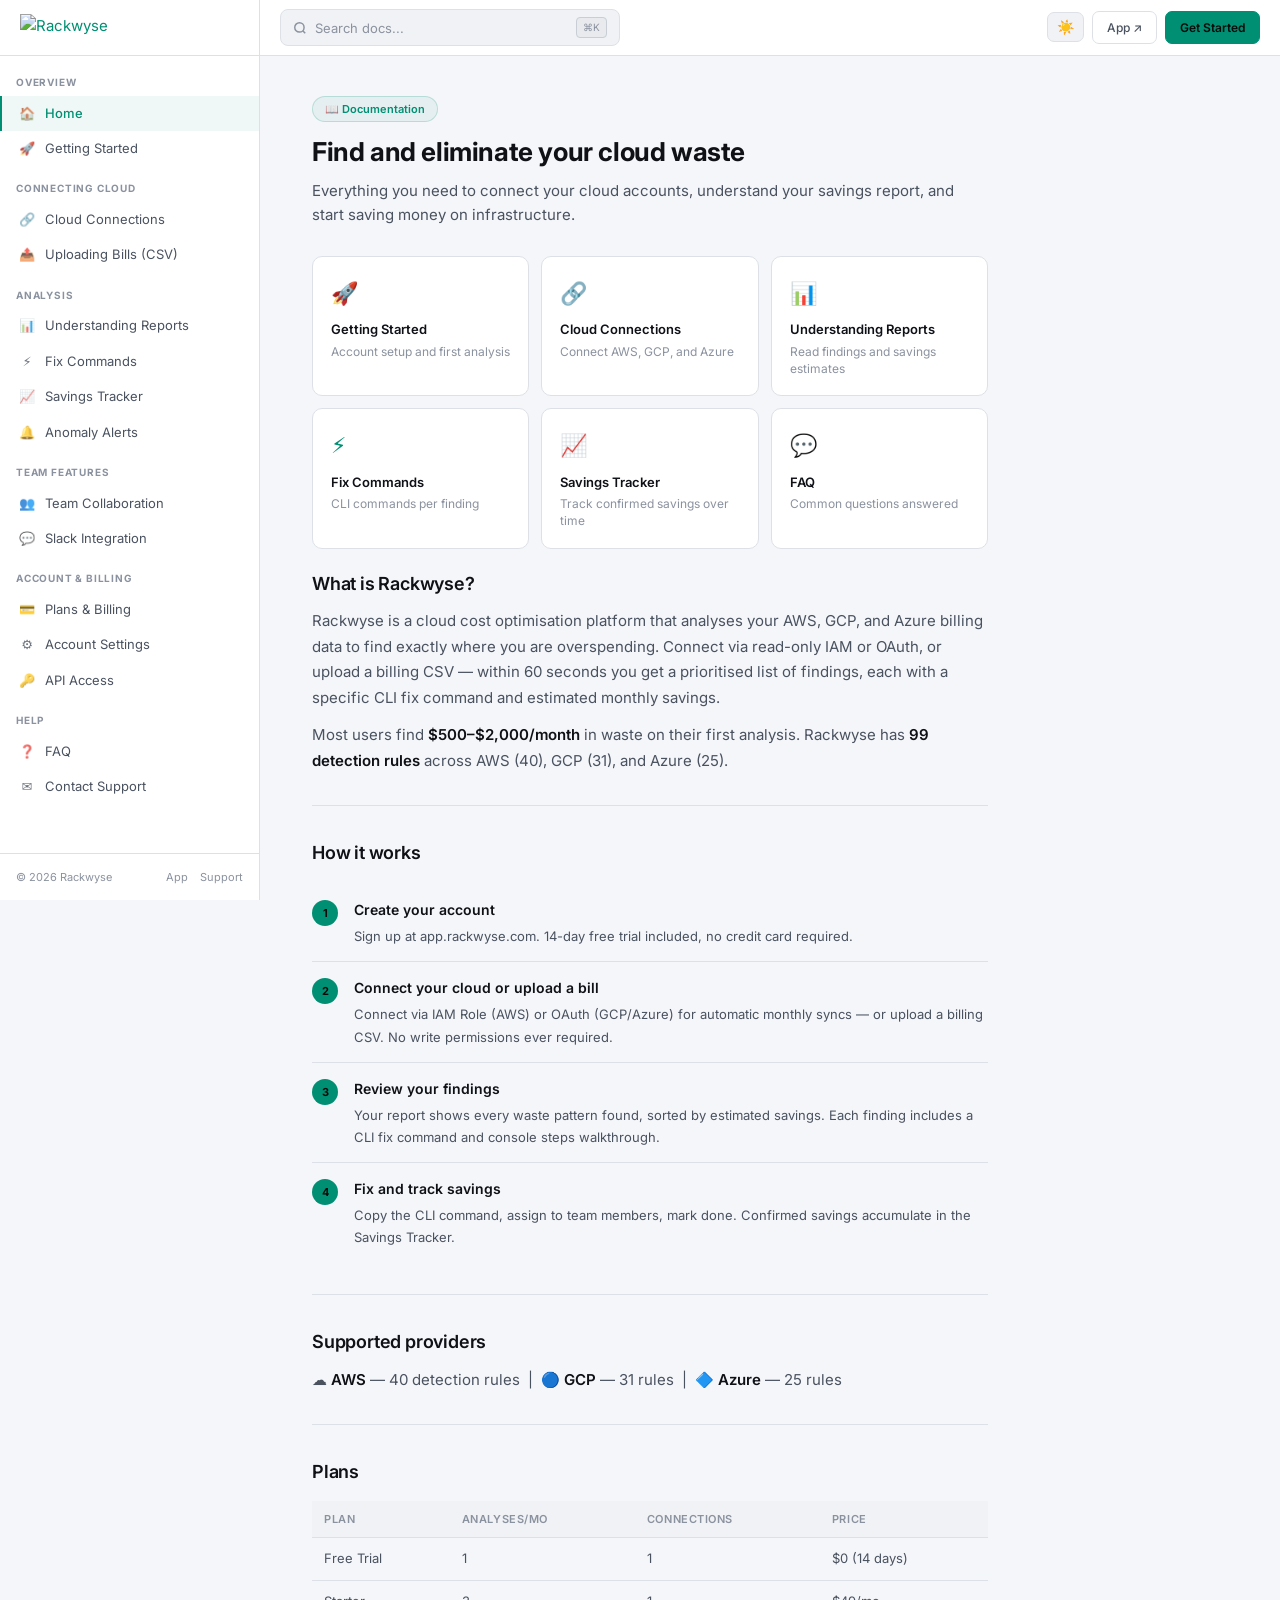
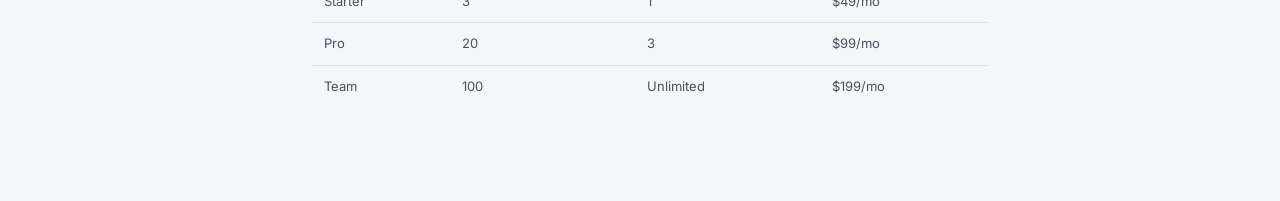
==== commit 3323b2d5: "Add files via upload" ====
--- a/index.html
+++ b/index.html
@@ -4,89 +4,396 @@
   <meta charset="UTF-8"/>
   <meta name="viewport" content="width=device-width,initial-scale=1"/>
   <title>Rackwyse Documentation — Rackwyse Docs</title>
-  <meta name="description" content="Cloud cost optimization docs."/>
-  <link rel="stylesheet" href="/css/docs.css"/>
+  <meta name="description" content="Cloud cost optimization docs for AWS, GCP, and Azure."/>
+  <link rel="icon" type="image/png" href="https://app.rackwyse.com/favicon.ico"/>
+  <style>@import url('https://fonts.googleapis.com/css2?family=Inter:wght@400;500;600;700&family=JetBrains+Mono:wght@400;500&display=swap');
+
+*,*::before,*::after{box-sizing:border-box;margin:0;padding:0}
+
+:root{
+  --bg:#0a0c0f;--surface:#111318;--surface2:#191c22;--surface3:#1f2229;
+  --border:#252a33;--border2:#2e3440;
+  --text:#eef0f5;--text2:#9aa3b0;--muted:#586270;
+  --accent:#00d4aa;--accent-dim:rgba(0,212,170,.07);--accent-border:rgba(0,212,170,.18);
+  --yellow:#f59e0b;--yellow-dim:rgba(245,158,11,.07);--yellow-border:rgba(245,158,11,.18);
+  --blue:#3b82f6;--blue-dim:rgba(59,130,246,.07);--blue-border:rgba(59,130,246,.18);
+  --font:'Inter',system-ui,sans-serif;--mono:'JetBrains Mono',monospace;
+  --sidebar-w:260px;--topbar-h:56px;
+}
+[data-theme="light"]{
+  --bg:#f4f6f9;--surface:#fff;--surface2:#f0f2f5;--surface3:#e8eaed;
+  --border:#dde1e7;--border2:#c8cdd6;
+  --text:#0f1117;--text2:#4a5260;--muted:#8b929f;
+  --accent:#008f72;--accent-dim:rgba(0,143,114,.06);--accent-border:rgba(0,143,114,.2);
+}
+
+html{scroll-behavior:smooth}
+body{font-family:var(--font);background:var(--bg);color:var(--text);line-height:1.65;font-size:15px}
+a{color:var(--accent);text-decoration:none}
+a:hover{text-decoration:underline}
+
+/* ── TOP NAV ── */
+.topnav{
+  position:sticky;top:0;z-index:200;height:var(--topbar-h);
+  background:var(--surface);border-bottom:1px solid var(--border);
+  display:flex;align-items:center;gap:0;
+  grid-column:1/-1;
+}
+.topnav-logo{
+  width:var(--sidebar-w);flex-shrink:0;
+  display:flex;align-items:center;padding:0 20px;
+  border-right:1px solid var(--border);height:100%;
+  text-decoration:none;
+}
+.topnav-logo img{height:28px;width:auto;max-width:150px;display:block}
+.topnav-logo:hover{text-decoration:none}
+.topnav-search{
+  flex:1;display:flex;align-items:center;gap:10px;
+  padding:0 20px;height:100%;position:relative;
+}
+.topnav-search-wrap{
+  display:flex;align-items:center;gap:8px;
+  background:var(--surface2);border:1px solid var(--border);
+  border-radius:8px;padding:7px 12px;width:340px;max-width:100%;
+  transition:border-color .15s,background .15s;cursor:text;
+}
+.topnav-search-wrap:focus-within{border-color:var(--accent-border);background:var(--surface)}
+.search-icon{color:var(--muted);flex-shrink:0;display:flex;align-items:center}
+.search-input{
+  flex:1;background:none;border:none;outline:none;
+  font-size:13px;color:var(--text);font-family:var(--font);
+}
+.search-input::placeholder{color:var(--muted)}
+.search-kbd{
+  font-size:10px;color:var(--muted);background:var(--surface3);
+  border:1px solid var(--border2);border-radius:4px;
+  padding:1px 6px;font-family:var(--font);white-space:nowrap;flex-shrink:0;
+}
+.search-dropdown{
+  display:none;position:absolute;top:calc(100% - 4px);left:20px;
+  width:400px;z-index:300;
+  background:var(--surface);border:1px solid var(--border);
+  border-radius:8px;overflow:hidden;box-shadow:0 8px 32px rgba(0,0,0,.4);
+  max-height:320px;overflow-y:auto;
+}
+.search-dropdown.open{display:block}
+.search-result{
+  display:flex;flex-direction:column;gap:2px;
+  padding:10px 16px;cursor:pointer;border-bottom:1px solid var(--border);
+  text-decoration:none;transition:background .1s;
+}
+.search-result:last-child{border-bottom:none}
+.search-result:hover{background:var(--accent-dim);text-decoration:none}
+.search-result-title{font-size:13px;font-weight:500;color:var(--text)}
+.search-result-section{font-size:11px;color:var(--muted)}
+.search-empty{padding:16px;text-align:center;font-size:13px;color:var(--muted)}
+.topnav-right{
+  display:flex;align-items:center;gap:8px;padding:0 20px;flex-shrink:0;
+}
+.topnav-btn{
+  font-size:12px;font-weight:500;padding:6px 14px;
+  border-radius:7px;border:1px solid var(--border);
+  color:var(--text2);font-family:var(--font);cursor:pointer;
+  text-decoration:none;transition:all .1s;
+}
+.topnav-btn:hover{color:var(--text);background:var(--surface2);text-decoration:none}
+.topnav-btn-primary{
+  background:var(--accent);color:#060c0a;
+  border-color:var(--accent);font-weight:600;
+}
+.topnav-btn-primary:hover{filter:brightness(1.08);color:#060c0a;text-decoration:none}
+.theme-toggle{
+  background:var(--surface2);border:1px solid var(--border);
+  border-radius:7px;padding:6px 9px;cursor:pointer;
+  display:flex;align-items:center;font-size:14px;transition:all .1s;
+}
+.theme-toggle:hover{background:var(--surface3)}
+
+/* ── LAYOUT ── */
+.docs-wrap{
+  display:grid;
+  grid-template-rows:var(--topbar-h) 1fr;
+  grid-template-columns:var(--sidebar-w) 1fr;
+  min-height:100vh;
+}
+.topnav{grid-row:1;grid-column:1/-1}
+
+/* ── SIDEBAR ── */
+.sidebar{
+  grid-row:2;grid-column:1;
+  background:var(--surface);border-right:1px solid var(--border);
+  height:calc(100vh - var(--topbar-h));
+  position:sticky;top:var(--topbar-h);
+  overflow-y:auto;display:flex;flex-direction:column;
+  scrollbar-width:thin;scrollbar-color:var(--border) transparent;
+}
+.sidebar::-webkit-scrollbar{width:3px}
+.sidebar::-webkit-scrollbar-thumb{background:var(--border2)}
+.sidebar-nav{flex:1;padding:8px 0}
+.sidebar-section{
+  font-size:10px;font-weight:700;color:var(--muted);
+  text-transform:uppercase;letter-spacing:.08em;
+  padding:14px 16px 5px;
+}
+.sidebar-section:first-child{padding-top:10px}
+.sidebar-link{
+  display:flex;align-items:center;gap:9px;
+  padding:7px 16px;font-size:13px;color:var(--text2);
+  text-decoration:none;border-left:2px solid transparent;
+  transition:all .1s;
+}
+.sidebar-link:hover{color:var(--text);background:rgba(0,212,170,.05);text-decoration:none}
+.sidebar-link.active{color:var(--accent);background:var(--accent-dim);border-left-color:var(--accent);font-weight:500}
+.sidebar-icon{font-size:13px;flex-shrink:0;width:18px;text-align:center;opacity:.8}
+.sidebar-footer{
+  padding:14px 16px;border-top:1px solid var(--border);
+  display:flex;align-items:center;justify-content:space-between;
+  font-size:11px;color:var(--muted);flex-shrink:0;
+}
+.sidebar-footer a{color:var(--muted);text-decoration:none}
+.sidebar-footer a:hover{color:var(--text)}
+.sf-links{display:flex;gap:12px}
+
+/* ── MAIN ── */
+.main{
+  grid-row:2;grid-column:2;
+  padding:40px 52px 80px;
+  max-width:780px;
+}
+.breadcrumb{
+  display:flex;align-items:center;gap:6px;
+  font-size:12px;color:var(--muted);margin-bottom:20px;
+}
+.breadcrumb a{color:var(--muted)}
+.breadcrumb a:hover{color:var(--text)}
+.bc-sep{color:var(--border2)}
+
+.page-badge{
+  display:inline-flex;align-items:center;gap:6px;
+  background:var(--accent-dim);border:1px solid var(--accent-border);
+  border-radius:20px;padding:3px 12px;
+  font-size:11px;font-weight:600;color:var(--accent);
+  margin-bottom:14px;
+}
+h1{font-size:26px;font-weight:700;letter-spacing:-.4px;margin-bottom:10px;line-height:1.25}
+.page-sub{font-size:15px;color:var(--text2);margin-bottom:28px;line-height:1.65}
+h2{font-size:18px;font-weight:600;letter-spacing:-.2px;margin:32px 0 10px;padding-top:32px;border-top:1px solid var(--border)}
+h2:first-of-type{border-top:none;padding-top:0;margin-top:20px}
+h3{font-size:15px;font-weight:600;margin:18px 0 7px}
+p{margin-bottom:12px;color:var(--text2);line-height:1.7}
+strong{color:var(--text);font-weight:600}
+ul,ol{padding-left:20px;margin-bottom:12px;color:var(--text2)}
+li{margin-bottom:5px;line-height:1.6}
+code{font-family:var(--mono);font-size:12px;background:var(--surface2);border:1px solid var(--border);padding:2px 6px;border-radius:4px;color:var(--accent)}
+pre{background:var(--surface2);border:1px solid var(--border);border-radius:8px;padding:16px;overflow-x:auto;margin:14px 0;position:relative}
+pre code{background:none;border:none;padding:0;font-size:12px;color:var(--text);line-height:1.6}
+table{width:100%;border-collapse:collapse;margin:14px 0;font-size:13px}
+th{text-align:left;padding:9px 12px;font-size:11px;font-weight:600;color:var(--muted);text-transform:uppercase;letter-spacing:.05em;border-bottom:1px solid var(--border);background:var(--surface2)}
+td{padding:10px 12px;border-bottom:1px solid var(--border);color:var(--text2)}
+tr:last-child td{border-bottom:none}
+tr:hover td{background:var(--surface2)}
+
+.info-box{display:flex;gap:12px;padding:13px 15px;border-radius:8px;margin:14px 0;font-size:13px;line-height:1.65}
+.info-box.tip{background:var(--accent-dim);border:1px solid var(--accent-border)}
+.info-box.warn{background:var(--yellow-dim);border:1px solid var(--yellow-border)}
+.info-box.info{background:var(--blue-dim);border:1px solid var(--blue-border)}
+.info-icon{font-size:15px;flex-shrink:0;margin-top:1px}
+
+.steps{display:flex;flex-direction:column;margin:16px 0}
+.step{display:flex;gap:16px;padding:14px 0;border-bottom:1px solid var(--border)}
+.step:last-child{border-bottom:none}
+.step-num{width:26px;height:26px;border-radius:50%;background:var(--accent);color:#060c0a;font-size:11px;font-weight:700;display:flex;align-items:center;justify-content:center;flex-shrink:0;margin-top:2px}
+.step-body h3{margin:0 0 4px;font-size:14px;font-weight:600;color:var(--text)}
+.step-body p{margin:0;font-size:13px}
+
+.card-grid{display:grid;grid-template-columns:repeat(auto-fit,minmax(175px,1fr));gap:12px;margin:18px 0}
+.card{background:var(--surface);border:1px solid var(--border);border-radius:10px;padding:18px;text-decoration:none;transition:border-color .15s,transform .1s}
+.card:hover{border-color:var(--accent-border);transform:translateY(-1px);text-decoration:none}
+.card-icon{font-size:22px;margin-bottom:8px}
+.card-title{font-size:13px;font-weight:600;color:var(--text);margin-bottom:3px}
+.card-sub{font-size:12px;color:var(--muted);line-height:1.4}
+
+.badge{display:inline-flex;padding:2px 7px;border-radius:9px;font-size:10px;font-weight:600;vertical-align:middle}
+.badge-team{background:var(--yellow-dim);color:var(--yellow);border:1px solid var(--yellow-border)}
+
+.copy-btn{position:absolute;top:8px;right:8px;background:var(--surface3);border:1px solid var(--border2);border-radius:5px;padding:3px 9px;font-size:10px;font-weight:500;color:var(--text2);cursor:pointer;font-family:var(--font);transition:all .1s}
+.copy-btn:hover{background:var(--accent);color:#060c0a;border-color:var(--accent)}
+
+.page-nav{display:flex;justify-content:space-between;margin-top:48px;padding-top:24px;border-top:1px solid var(--border);gap:16px}
+.page-nav-btn{display:flex;flex-direction:column;gap:2px;padding:12px 16px;border:1px solid var(--border);border-radius:8px;text-decoration:none;transition:border-color .1s,background .1s;max-width:220px}
+.page-nav-btn:hover{border-color:var(--accent-border);background:var(--accent-dim);text-decoration:none}
+.page-nav-label{font-size:10px;font-weight:600;color:var(--muted);text-transform:uppercase;letter-spacing:.05em}
+.page-nav-title{font-size:13px;font-weight:500;color:var(--text)}
+.page-nav-btn.next{text-align:right;margin-left:auto}
+
+/* mobile */
+.mobile-bar{display:none;position:sticky;top:0;z-index:200;height:52px;background:var(--surface);border-bottom:1px solid var(--border);padding:0 16px;align-items:center;justify-content:space-between;gap:12px}
+.hamburger{background:none;border:none;cursor:pointer;color:var(--text2);padding:4px;display:flex;align-items:center;border-radius:6px}
+.hamburger:hover{background:var(--surface2);color:var(--text)}
+.mobile-logo img{height:24px;width:auto}
+.mobile-right{display:flex;gap:8px;align-items:center}
+.sidebar-overlay{display:none;position:fixed;inset:0;z-index:150;background:rgba(0,0,0,.6)}
+@media(max-width:900px){
+  .docs-wrap{display:block}
+  .topnav{display:none}
+  .mobile-bar{display:flex}
+  .sidebar{position:fixed;top:0;left:0;bottom:0;z-index:160;height:100vh;transform:translateX(-100%);transition:transform .25s;width:var(--sidebar-w)}
+  .sidebar.open{transform:translateX(0)}
+  .sidebar-overlay.open{display:block}
+  .main{padding:28px 20px 60px;max-width:100%}
+}
+@media(max-width:480px){.card-grid{grid-template-columns:1fr 1fr}h1{font-size:22px}}
+</style>
+  <script>
+(function(){
+  var K='rw-theme';
+  function getT(){return localStorage.getItem(K)||(matchMedia('(prefers-color-scheme:light)').matches?'light':'dark')}
+  function setT(t){
+    document.documentElement.setAttribute('data-theme',t);
+    localStorage.setItem(K,t);
+    var dark='https://app.rackwyse.com/brand/logo-dark.png';
+    var white='https://app.rackwyse.com/brand/logo-white.png';
+    var src=t==='light'?white:dark;
+    ['logo-img','mobile-logo-img'].forEach(function(id){var el=document.getElementById(id);if(el)el.src=src});
+  }
+  setT(getT());
+  document.addEventListener('DOMContentLoaded',function(){
+    setT(getT());
+
+    // theme toggle
+    document.querySelectorAll('.theme-toggle').forEach(function(b){
+      b.addEventListener('click',function(){setT(getT()==='dark'?'light':'dark')});
+    });
+
+    // active link
+    var path=location.pathname.replace(/\/$/,'');
+    document.querySelectorAll('.sidebar-link').forEach(function(a){
+      var h=a.getAttribute('href').replace(/\/$/,'');
+      if(h===path||h===path+'.html'||(path==='/'&&h==='/index.html'))a.classList.add('active');
+    });
+
+    // mobile sidebar
+    var sidebar=document.getElementById('sidebar');
+    var overlay=document.getElementById('sidebar-overlay');
+    function open(){sidebar&&sidebar.classList.add('open');overlay&&overlay.classList.add('open')}
+    function close(){sidebar&&sidebar.classList.remove('open');overlay&&overlay.classList.remove('open')}
+    document.querySelectorAll('.hamburger').forEach(function(b){b.addEventListener('click',open)});
+    if(overlay)overlay.addEventListener('click',close);
+
+    // search
+    var PAGES=[
+      {t:'Home',s:'Overview',u:'/index.html',k:'rackwyse cloud cost overview'},
+      {t:'Getting Started',s:'Overview',u:'/pages/getting-started.html',k:'account signup login verify email first analysis'},
+      {t:'Cloud Connections',s:'Connecting Cloud',u:'/pages/connections.html',k:'aws iam role gcp oauth azure bigquery connect'},
+      {t:'Uploading Bills',s:'Connecting Cloud',u:'/pages/uploading-bills.html',k:'upload csv billing export aws gcp azure'},
+      {t:'Understanding Reports',s:'Analysis',u:'/pages/understanding-reports.html',k:'findings report savings severity pdf share'},
+      {t:'Fix Commands',s:'Analysis',u:'/pages/fix-commands.html',k:'cli command fix console steps assign finding status'},
+      {t:'Savings Tracker',s:'Analysis',u:'/pages/savings-tracker.html',k:'savings tracker confirmed fixed mark resolve'},
+      {t:'Anomaly Alerts',s:'Analysis',u:'/pages/anomaly-alerts.html',k:'anomaly alert spike spend email daily monthly'},
+      {t:'Team Collaboration',s:'Team Features',u:'/pages/team.html',k:'team invite member role cost overview weekly digest'},
+      {t:'Slack Integration',s:'Team Features',u:'/pages/slack.html',k:'slack webhook integration notification alert'},
+      {t:'Plans & Billing',s:'Account & Billing',u:'/pages/billing.html',k:'plans pricing upgrade billing payment'},
+      {t:'Account Settings',s:'Account & Billing',u:'/pages/account.html',k:'account settings profile password 2fa notifications'},
+      {t:'API Access',s:'Account & Billing',u:'/pages/api.html',k:'api key rest endpoint programmatic'},
+      {t:'FAQ',s:'Help',u:'/pages/faq.html',k:'faq questions answers security refund cancel'},
+    ];
+    var inp=document.getElementById('search-input');
+    var drop=document.getElementById('search-dropdown');
+    if(inp&&drop){
+      function search(q){
+        q=q.toLowerCase().trim();drop.innerHTML='';
+        if(!q){drop.classList.remove('open');return}
+        var res=PAGES.filter(function(p){return p.t.toLowerCase().includes(q)||p.k.includes(q)||p.s.toLowerCase().includes(q)}).slice(0,6);
+        if(!res.length){drop.innerHTML='<div class="search-empty">No results for \''+q+'\'</div>'}
+        else res.forEach(function(p){
+          var a=document.createElement('a');a.className='search-result';a.href=p.u;
+          a.innerHTML='<span class="search-result-title">'+p.t+'</span><span class="search-result-section">'+p.s+'</span>';
+          drop.appendChild(a);
+        });
+        drop.classList.add('open');
+      }
+      inp.addEventListener('input',function(){search(this.value)});
+      document.addEventListener('click',function(e){if(!e.target.closest('.topnav-search'))drop.classList.remove('open')});
+      document.addEventListener('keydown',function(e){
+        if((e.metaKey||e.ctrlKey)&&e.key==='k'){e.preventDefault();inp.focus();inp.select()}
+        if(e.key==='Escape'){drop.classList.remove('open');inp.blur()}
+      });
+    }
+
+    // copy buttons
+    document.querySelectorAll('pre').forEach(function(pre){
+      var btn=document.createElement('button');btn.className='copy-btn';btn.textContent='Copy';
+      btn.addEventListener('click',function(){
+        var txt=pre.querySelector('code')?pre.querySelector('code').textContent:pre.textContent;
+        navigator.clipboard.writeText(txt).then(function(){btn.textContent='Copied!';setTimeout(function(){btn.textContent='Copy'},1500)});
+      });
+      pre.appendChild(btn);
+    });
+  });
+})();
+</script>
 </head>
 <body>
-<div class="topbar" id="topbar">
-  <button class="mobile-menu-btn" id="mobile-menu-btn" aria-label="Toggle menu">
-    <svg width="20" height="20" viewBox="0 0 24 24" fill="none" stroke="currentColor" stroke-width="2"><line x1="3" y1="6" x2="21" y2="6"/><line x1="3" y1="12" x2="21" y2="12"/><line x1="3" y1="18" x2="21" y2="18"/></svg>
-  </button>
-  <a href="/index.html" class="topbar-logo">
-    <img src="https://app.rackwyse.com/brand/logo-dark.png" alt="Rackwyse" class="topbar-logo-img" id="topbar-logo-img"/>
-  </a>
-  <div class="topbar-right">
-    <button class="theme-toggle" id="theme-toggle" aria-label="Toggle theme">
-      <span class="theme-icon-light">☀️</span>
-      <span class="theme-icon-dark">🌙</span>
-    </button>
-    <a href="https://app.rackwyse.com" class="topbar-btn" target="_blank">App ↗</a>
-    <a href="https://app.rackwyse.com/register" class="topbar-btn topbar-btn-primary">Get Started</a>
-  </div>
+<div class="mobile-bar">
+  <button class="hamburger" aria-label="Menu"><svg width="20" height="20" viewBox="0 0 24 24" fill="none" stroke="currentColor" stroke-width="2"><line x1="3" y1="6" x2="21" y2="6"/><line x1="3" y1="12" x2="21" y2="12"/><line x1="3" y1="18" x2="21" y2="18"/></svg></button>
+  <a href="/index.html" class="mobile-logo"><img id="mobile-logo-img" src="https://app.rackwyse.com/brand/logo-dark.png" alt="Rackwyse"/></a>
+  <div class="mobile-right"><button class="theme-toggle" aria-label="Toggle theme"><span>☀️</span></button></div>
 </div>
 <div class="sidebar-overlay" id="sidebar-overlay"></div>
-<div class="docs-layout">
-  <aside class="sidebar" id="sidebar">
-  <div class="sidebar-header">
-    <a href="/index.html" class="sidebar-logo">
-      <img src="https://app.rackwyse.com/brand/logo-dark.png" alt="Rackwyse" class="sidebar-logo-img" id="sidebar-logo-img"/>
-    </a>
-    <div class="sidebar-top-links">
-      <a href="https://app.rackwyse.com" class="sidebar-top-link" target="_blank">App ↗</a>
-      <a href="https://app.rackwyse.com/register" class="sidebar-top-link">Get Started</a>
-    </div>
-  </div>
-
-  <!-- Search -->
-  <div class="sidebar-search">
-    <div class="search-wrap">
-      <span class="search-icon">
-        <svg width="14" height="14" viewBox="0 0 24 24" fill="none" stroke="currentColor" stroke-width="2"><circle cx="11" cy="11" r="8"/><path d="m21 21-4.35-4.35"/></svg>
-      </span>
-      <input type="text" class="search-input" id="search-input" placeholder="Search docs..." autocomplete="off"/>
+<div class="docs-wrap">
+  <header class="topnav">
+  <a href="/index.html" class="topnav-logo">
+    <img id="logo-img" src="https://app.rackwyse.com/brand/logo-dark.png" alt="Rackwyse"/>
+  </a>
+  <div class="topnav-search">
+    <div class="topnav-search-wrap">
+      <span class="search-icon"><svg width="14" height="14" viewBox="0 0 24 24" fill="none" stroke="currentColor" stroke-width="2.5"><circle cx="11" cy="11" r="8"/><path d="m21 21-4.35-4.35"/></svg></span>
+      <input type="text" id="search-input" class="search-input" placeholder="Search docs..." autocomplete="off"/>
       <kbd class="search-kbd">⌘K</kbd>
     </div>
-    <div class="search-results" id="search-results"></div>
+    <div class="search-dropdown" id="search-dropdown"></div>
   </div>
-
-  <nav class="sidebar-nav" id="sidebar-nav">
-    <div class="sidebar-section">Overview</div>
-<a href="/index.html" class="sidebar-link active"><span class="sidebar-link-icon">🏠</span>Home</a>
-<a href="/pages/getting-started.html" class="sidebar-link "><span class="sidebar-link-icon">🚀</span>Getting Started</a>
+  <div class="topnav-right">
+    <button class="theme-toggle" aria-label="Toggle theme" id="theme-toggle-btn">
+      <span id="theme-icon">☀️</span>
+    </button>
+    <a href="https://app.rackwyse.com" class="topnav-btn" target="_blank">App ↗</a>
+    <a href="https://app.rackwyse.com/register" class="topnav-btn topnav-btn-primary">Get Started</a>
+  </div>
+</header>
+  <aside class="sidebar" id="sidebar">
+  <nav class="sidebar-nav"><div class="sidebar-section">Overview</div>
+<a href="/index.html" class="sidebar-link"><span class="sidebar-icon">🏠</span>Home</a>
+<a href="/pages/getting-started.html" class="sidebar-link"><span class="sidebar-icon">🚀</span>Getting Started</a>
 <div class="sidebar-section">Connecting Cloud</div>
-<a href="/pages/connections.html" class="sidebar-link "><span class="sidebar-link-icon">🔗</span>Cloud Connections</a>
-<a href="/pages/uploading-bills.html" class="sidebar-link "><span class="sidebar-link-icon">📤</span>Uploading Bills (CSV)</a>
+<a href="/pages/connections.html" class="sidebar-link"><span class="sidebar-icon">🔗</span>Cloud Connections</a>
+<a href="/pages/uploading-bills.html" class="sidebar-link"><span class="sidebar-icon">📤</span>Uploading Bills (CSV)</a>
 <div class="sidebar-section">Analysis</div>
-<a href="/pages/understanding-reports.html" class="sidebar-link "><span class="sidebar-link-icon">📊</span>Understanding Reports</a>
-<a href="/pages/fix-commands.html" class="sidebar-link "><span class="sidebar-link-icon">⚡</span>Fix Commands</a>
-<a href="/pages/savings-tracker.html" class="sidebar-link "><span class="sidebar-link-icon">📈</span>Savings Tracker</a>
-<a href="/pages/anomaly-alerts.html" class="sidebar-link "><span class="sidebar-link-icon">🔔</span>Anomaly Alerts</a>
+<a href="/pages/understanding-reports.html" class="sidebar-link"><span class="sidebar-icon">📊</span>Understanding Reports</a>
+<a href="/pages/fix-commands.html" class="sidebar-link"><span class="sidebar-icon">⚡</span>Fix Commands</a>
+<a href="/pages/savings-tracker.html" class="sidebar-link"><span class="sidebar-icon">📈</span>Savings Tracker</a>
+<a href="/pages/anomaly-alerts.html" class="sidebar-link"><span class="sidebar-icon">🔔</span>Anomaly Alerts</a>
 <div class="sidebar-section">Team Features</div>
-<a href="/pages/team.html" class="sidebar-link "><span class="sidebar-link-icon">👥</span>Team Collaboration</a>
-<a href="/pages/slack.html" class="sidebar-link "><span class="sidebar-link-icon">💬</span>Slack Integration</a>
+<a href="/pages/team.html" class="sidebar-link"><span class="sidebar-icon">👥</span>Team Collaboration</a>
+<a href="/pages/slack.html" class="sidebar-link"><span class="sidebar-icon">💬</span>Slack Integration</a>
 <div class="sidebar-section">Account & Billing</div>
-<a href="/pages/billing.html" class="sidebar-link "><span class="sidebar-link-icon">💳</span>Plans & Billing</a>
-<a href="/pages/account.html" class="sidebar-link "><span class="sidebar-link-icon">⚙️</span>Account Settings</a>
-<a href="/pages/api.html" class="sidebar-link "><span class="sidebar-link-icon">🔑</span>API Access</a>
+<a href="/pages/billing.html" class="sidebar-link"><span class="sidebar-icon">💳</span>Plans & Billing</a>
+<a href="/pages/account.html" class="sidebar-link"><span class="sidebar-icon">⚙️</span>Account Settings</a>
+<a href="/pages/api.html" class="sidebar-link"><span class="sidebar-icon">🔑</span>API Access</a>
 <div class="sidebar-section">Help</div>
-<a href="/pages/faq.html" class="sidebar-link "><span class="sidebar-link-icon">❓</span>FAQ</a>
-<a href="mailto:support@rackwyse.com" class="sidebar-link "><span class="sidebar-link-icon">✉️</span>Contact Support</a>
-
-  </nav>
-
+<a href="/pages/faq.html" class="sidebar-link"><span class="sidebar-icon">❓</span>FAQ</a>
+<a href="mailto:support@rackwyse.com" class="sidebar-link"><span class="sidebar-icon">✉️</span>Contact Support</a>
+</nav>
   <div class="sidebar-footer">
     <span>© 2026 Rackwyse</span>
-    <div class="sidebar-footer-links">
-      <a href="https://app.rackwyse.com">App</a>
-      <a href="mailto:support@rackwyse.com">Support</a>
-    </div>
+    <div class="sf-links"><a href="https://app.rackwyse.com">App</a><a href="mailto:support@rackwyse.com">Support</a></div>
   </div>
 </aside>
   <main class="main">
-    
+
 <div class="page-badge">📖 Documentation</div>
 <h1>Find and eliminate your cloud waste</h1>
-<p class="page-subtitle">Everything you need to connect your cloud accounts, understand your savings report, and start saving money on infrastructure.</p>
+<p class="page-sub">Everything you need to connect your cloud accounts, understand your savings report, and start saving money on infrastructure.</p>
 <div class="card-grid">
   <a href="/pages/getting-started.html" class="card"><div class="card-icon">🚀</div><div class="card-title">Getting Started</div><div class="card-sub">Account setup and first analysis</div></a>
   <a href="/pages/connections.html" class="card"><div class="card-icon">🔗</div><div class="card-title">Cloud Connections</div><div class="card-sub">Connect AWS, GCP, and Azure</div></a>
@@ -97,16 +404,16 @@
 </div>
 <h2>What is Rackwyse?</h2>
 <p>Rackwyse is a cloud cost optimisation platform that analyses your AWS, GCP, and Azure billing data to find exactly where you are overspending. Connect via read-only IAM or OAuth, or upload a billing CSV — within 60 seconds you get a prioritised list of findings, each with a specific CLI fix command and estimated monthly savings.</p>
-<p>Most users find <strong>$500–$2,000/month</strong> in waste on their first analysis. Rackwyse currently has <strong>99 detection rules</strong> across AWS (40), GCP (31), and Azure (25).</p>
+<p>Most users find <strong>$500–$2,000/month</strong> in waste on their first analysis. Rackwyse has <strong>99 detection rules</strong> across AWS (40), GCP (31), and Azure (25).</p>
 <h2>How it works</h2>
 <div class="steps">
-  <div class="step"><div class="step-num">1</div><div class="step-body"><h3>Create your account</h3><p>Sign up at app.rackwyse.com. Verify your email to activate. 14-day free trial included.</p></div></div>
-  <div class="step"><div class="step-num">2</div><div class="step-body"><h3>Connect your cloud or upload a bill</h3><p>Connect via IAM Role (AWS) or OAuth (GCP/Azure) for automatic monthly syncs — or upload a billing CSV directly. No write permissions ever required.</p></div></div>
-  <div class="step"><div class="step-num">3</div><div class="step-body"><h3>Review your findings</h3><p>Your report shows every waste pattern found, sorted by estimated savings. Each finding includes a plain-English description, CLI fix command, and console steps.</p></div></div>
-  <div class="step"><div class="step-num">4</div><div class="step-body"><h3>Fix and track savings</h3><p>Copy the CLI command, assign findings to team members, mark them done. Confirmed savings accumulate in the Savings Tracker.</p></div></div>
+  <div class="step"><div class="step-num">1</div><div class="step-body"><h3>Create your account</h3><p>Sign up at app.rackwyse.com. 14-day free trial included, no credit card required.</p></div></div>
+  <div class="step"><div class="step-num">2</div><div class="step-body"><h3>Connect your cloud or upload a bill</h3><p>Connect via IAM Role (AWS) or OAuth (GCP/Azure) for automatic monthly syncs — or upload a billing CSV. No write permissions ever required.</p></div></div>
+  <div class="step"><div class="step-num">3</div><div class="step-body"><h3>Review your findings</h3><p>Your report shows every waste pattern found, sorted by estimated savings. Each finding includes a CLI fix command and console steps walkthrough.</p></div></div>
+  <div class="step"><div class="step-num">4</div><div class="step-body"><h3>Fix and track savings</h3><p>Copy the CLI command, assign to team members, mark done. Confirmed savings accumulate in the Savings Tracker.</p></div></div>
 </div>
 <h2>Supported providers</h2>
-<p>☁️ <strong>Amazon Web Services</strong> — 40 detection rules<br/>🔵 <strong>Google Cloud Platform</strong> — 31 detection rules<br/>🔷 <strong>Microsoft Azure</strong> — 25 detection rules</p>
+<p>☁️ <strong>AWS</strong> — 40 detection rules &nbsp;|&nbsp; 🔵 <strong>GCP</strong> — 31 rules &nbsp;|&nbsp; 🔷 <strong>Azure</strong> — 25 rules</p>
 <h2>Plans</h2>
 <table>
   <tr><th>Plan</th><th>Analyses/mo</th><th>Connections</th><th>Price</th></tr>
@@ -115,107 +422,8 @@
   <tr><td>Pro</td><td>20</td><td>3</td><td>$99/mo</td></tr>
   <tr><td>Team</td><td>100</td><td>Unlimited</td><td>$199/mo</td></tr>
 </table>
-    
+
   </main>
 </div>
-<script>
-// Theme
-var THEME_KEY = 'rw-docs-theme';
-function getTheme(){return localStorage.getItem(THEME_KEY)||(window.matchMedia('(prefers-color-scheme:light)').matches?'light':'dark')}
-function setTheme(t){
-  document.documentElement.setAttribute('data-theme',t);
-  localStorage.setItem(THEME_KEY,t);
-  var dark='https://app.rackwyse.com/brand/logo-dark.png';
-  var white='https://app.rackwyse.com/brand/logo-white.png';
-  var src=t==='light'?white:dark;
-  ['sidebar-logo-img','topbar-logo-img'].forEach(function(id){
-    var el=document.getElementById(id);if(el)el.src=src;
-  });
-}
-document.addEventListener('DOMContentLoaded',function(){
-  setTheme(getTheme());
-  var btn=document.getElementById('theme-toggle');
-  if(btn)btn.addEventListener('click',function(){setTheme(getTheme()==='dark'?'light':'dark')});
-
-  // Active sidebar link
-  var path=window.location.pathname.replace(/\/$/,'');
-  document.querySelectorAll('.sidebar-link').forEach(function(a){
-    var href=a.getAttribute('href').replace(/\/$/,'');
-    if(href===path||href===path+'.html'||(path==='/'&&href==='/index.html')){
-      a.classList.add('active');
-    }
-  });
-
-  // Mobile menu
-  var mobileBtn=document.getElementById('mobile-menu-btn');
-  var sidebar=document.getElementById('sidebar');
-  var overlay=document.getElementById('sidebar-overlay');
-  function openMenu(){sidebar.classList.add('open');if(overlay)overlay.classList.add('open')}
-  function closeMenu(){sidebar.classList.remove('open');if(overlay)overlay.classList.remove('open')}
-  if(mobileBtn)mobileBtn.addEventListener('click',openMenu);
-  if(overlay)overlay.addEventListener('click',closeMenu);
-
-  // Search
-  var PAGES=[
-    {title:'Home',section:'Overview',url:'/index.html',keywords:'rackwyse cloud cost optimization home overview'},
-    {title:'Getting Started',section:'Overview',url:'/pages/getting-started.html',keywords:'account register signup login verify email first analysis onboarding'},
-    {title:'Cloud Connections',section:'Connecting Cloud',url:'/pages/connections.html',keywords:'aws iam role gcp oauth azure bigquery connect account auto sync'},
-    {title:'Uploading Bills (CSV)',section:'Connecting Cloud',url:'/pages/uploading-bills.html',keywords:'upload csv billing export aws gcp azure file manual'},
-    {title:'Understanding Reports',section:'Analysis',url:'/pages/understanding-reports.html',keywords:'findings report savings severity critical high medium low dashboard pdf share'},
-    {title:'Fix Commands',section:'Analysis',url:'/pages/fix-commands.html',keywords:'cli command fix console steps assign finding status done in progress'},
-    {title:'Savings Tracker',section:'Analysis',url:'/pages/savings-tracker.html',keywords:'savings tracker confirmed fixed mark resolve progress history'},
-    {title:'Anomaly Alerts',section:'Analysis',url:'/pages/anomaly-alerts.html',keywords:'anomaly alert spike spend email daily monthly cloudwatch'},
-    {title:'Team Collaboration',section:'Team Features',url:'/pages/team.html',keywords:'team invite member role admin viewer cost overview weekly digest'},
-    {title:'Slack Integration',section:'Team Features',url:'/pages/slack.html',keywords:'slack webhook integration notification alert message'},
-    {title:'Plans & Billing',section:'Account & Billing',url:'/pages/billing.html',keywords:'plans pricing upgrade starter pro team enterprise billing payment'},
-    {title:'Account Settings',section:'Account & Billing',url:'/pages/account.html',keywords:'account settings profile password 2fa two factor notifications theme'},
-    {title:'API Access',section:'Account & Billing',url:'/pages/api.html',keywords:'api key rest endpoint analyse analyses status programmatic'},
-    {title:'FAQ',section:'Help',url:'/pages/faq.html',keywords:'faq questions answers security refund cancel limits formats'},
-  ];
-  var searchInput=document.getElementById('search-input');
-  var searchResults=document.getElementById('search-results');
-  if(searchInput&&searchResults){
-    function doSearch(q){
-      q=q.toLowerCase().trim();
-      searchResults.innerHTML='';
-      if(!q){searchResults.classList.remove('open');return}
-      var results=PAGES.filter(function(p){
-        return p.title.toLowerCase().includes(q)||p.keywords.toLowerCase().includes(q)||p.section.toLowerCase().includes(q);
-      }).slice(0,6);
-      if(!results.length){
-        searchResults.innerHTML='<div class="search-empty">No results for "'+q+'"</div>';
-      } else {
-        results.forEach(function(p){
-          var a=document.createElement('a');
-          a.className='search-result';a.href=p.url;
-          a.innerHTML='<span class="search-result-title">'+p.title+'</span><span class="search-result-section">'+p.section+'</span>';
-          searchResults.appendChild(a);
-        });
-      }
-      searchResults.classList.add('open');
-    }
-    searchInput.addEventListener('input',function(){doSearch(this.value)});
-    document.addEventListener('click',function(e){
-      if(!e.target.closest('.sidebar-search'))searchResults.classList.remove('open');
-    });
-    document.addEventListener('keydown',function(e){
-      if((e.metaKey||e.ctrlKey)&&e.key==='k'){e.preventDefault();searchInput.focus();searchInput.select()}
-      if(e.key==='Escape'){searchResults.classList.remove('open');searchInput.blur()}
-    });
-  }
-
-  // Copy buttons
-  document.querySelectorAll('pre').forEach(function(pre){
-    var btn=document.createElement('button');
-    btn.className='copy-btn';btn.textContent='Copy';
-    btn.addEventListener('click',function(){
-      navigator.clipboard.writeText(pre.querySelector('code')?pre.querySelector('code').textContent:pre.textContent).then(function(){
-        btn.textContent='Copied!';setTimeout(function(){btn.textContent='Copy'},1500);
-      });
-    });
-    pre.style.position='relative';pre.appendChild(btn);
-  });
-});
-</script>
 </body>
 </html>
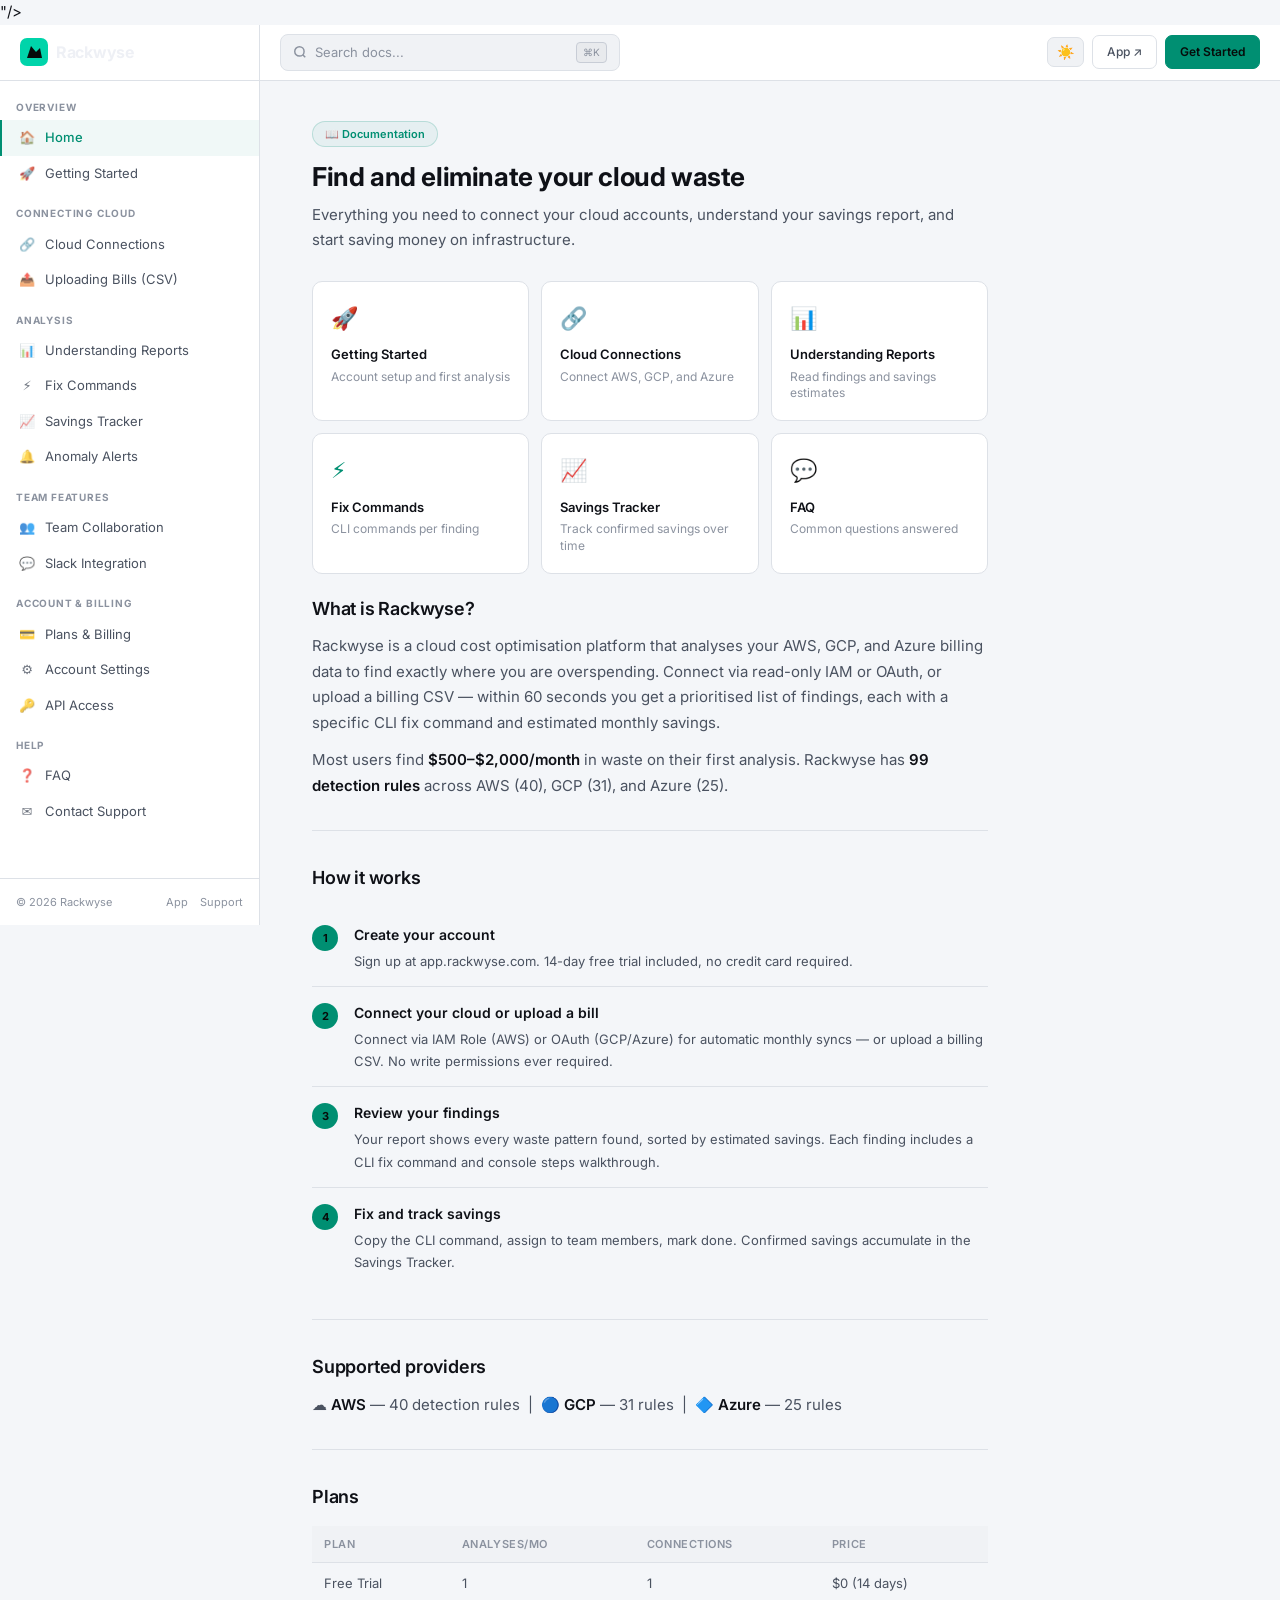
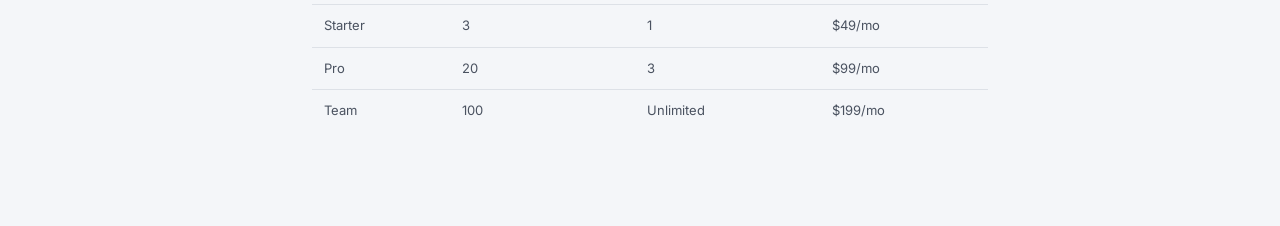
==== commit 6ad23f46: "Add files via upload" ====
--- a/index.html
+++ b/index.html
@@ -5,7 +5,7 @@
   <meta name="viewport" content="width=device-width,initial-scale=1"/>
   <title>Rackwyse Documentation — Rackwyse Docs</title>
   <meta name="description" content="Cloud cost optimization docs for AWS, GCP, and Azure."/>
-  <link rel="icon" type="image/png" href="https://app.rackwyse.com/favicon.ico"/>
+  <link rel="icon" href="data:image/svg+xml,<svg xmlns="http://www.w3.org/2000/svg" viewBox="0 0 32 32"><rect width="32" height="32" rx="7" fill="%2300d4aa"/><path d="M6 26L11 10L17 18L22 12L26 26H6Z" fill="%23060c0a"/></svg>"/>
   <style>@import url('https://fonts.googleapis.com/css2?family=Inter:wght@400;500;600;700&family=JetBrains+Mono:wght@400;500&display=swap');
 
 *,*::before,*::after{box-sizing:border-box;margin:0;padding:0}
@@ -45,7 +45,7 @@
   border-right:1px solid var(--border);height:100%;
   text-decoration:none;
 }
-.topnav-logo img{height:28px;width:auto;max-width:150px;display:block}
+.topnav-logo img,.topbar-logo-svg{height:28px;display:block}.topbar-logo-svg svg{height:28px;width:auto}
 .topnav-logo:hover{text-decoration:none}
 .topnav-search{
   flex:1;display:flex;align-items:center;gap:10px;
@@ -251,10 +251,7 @@
   function setT(t){
     document.documentElement.setAttribute('data-theme',t);
     localStorage.setItem(K,t);
-    var dark='https://app.rackwyse.com/brand/logo-dark.png';
-    var white='https://app.rackwyse.com/brand/logo-white.png';
-    var src=t==='light'?white:dark;
-    ['logo-img','mobile-logo-img'].forEach(function(id){var el=document.getElementById(id);if(el)el.src=src});
+    // Logo is inline SVG - no src swap needed
   }
   setT(getT());
   document.addEventListener('DOMContentLoaded',function(){
@@ -336,14 +333,14 @@
 <body>
 <div class="mobile-bar">
   <button class="hamburger" aria-label="Menu"><svg width="20" height="20" viewBox="0 0 24 24" fill="none" stroke="currentColor" stroke-width="2"><line x1="3" y1="6" x2="21" y2="6"/><line x1="3" y1="12" x2="21" y2="12"/><line x1="3" y1="18" x2="21" y2="18"/></svg></button>
-  <a href="/index.html" class="mobile-logo"><img id="mobile-logo-img" src="https://app.rackwyse.com/brand/logo-dark.png" alt="Rackwyse"/></a>
+  <a href="/index.html" class="mobile-logo"><span id="mobile-logo-img" style="display:flex;align-items:center"><svg width="140" height="32" viewBox="0 0 140 32" fill="none" xmlns="http://www.w3.org/2000/svg"><rect width="28" height="28" rx="7" y="2" fill="#00d4aa"/><path d="M7 22L11 10L16 16L20 12L22 22H7Z" fill="#060c0a"/><text x="36" y="22" font-family="Inter,system-ui,sans-serif" font-size="16" font-weight="700" fill="#eef0f5" letter-spacing="-0.3">Rackwyse</text></svg></span></a>
   <div class="mobile-right"><button class="theme-toggle" aria-label="Toggle theme"><span>☀️</span></button></div>
 </div>
 <div class="sidebar-overlay" id="sidebar-overlay"></div>
 <div class="docs-wrap">
   <header class="topnav">
   <a href="/index.html" class="topnav-logo">
-    <img id="logo-img" src="https://app.rackwyse.com/brand/logo-dark.png" alt="Rackwyse"/>
+    <span id="logo-img" style="display:flex;align-items:center"><svg width="140" height="32" viewBox="0 0 140 32" fill="none" xmlns="http://www.w3.org/2000/svg"><rect width="28" height="28" rx="7" y="2" fill="#00d4aa"/><path d="M7 22L11 10L16 16L20 12L22 22H7Z" fill="#060c0a"/><text x="36" y="22" font-family="Inter,system-ui,sans-serif" font-size="16" font-weight="700" fill="#eef0f5" letter-spacing="-0.3">Rackwyse</text></svg></span>
   </a>
   <div class="topnav-search">
     <div class="topnav-search-wrap">
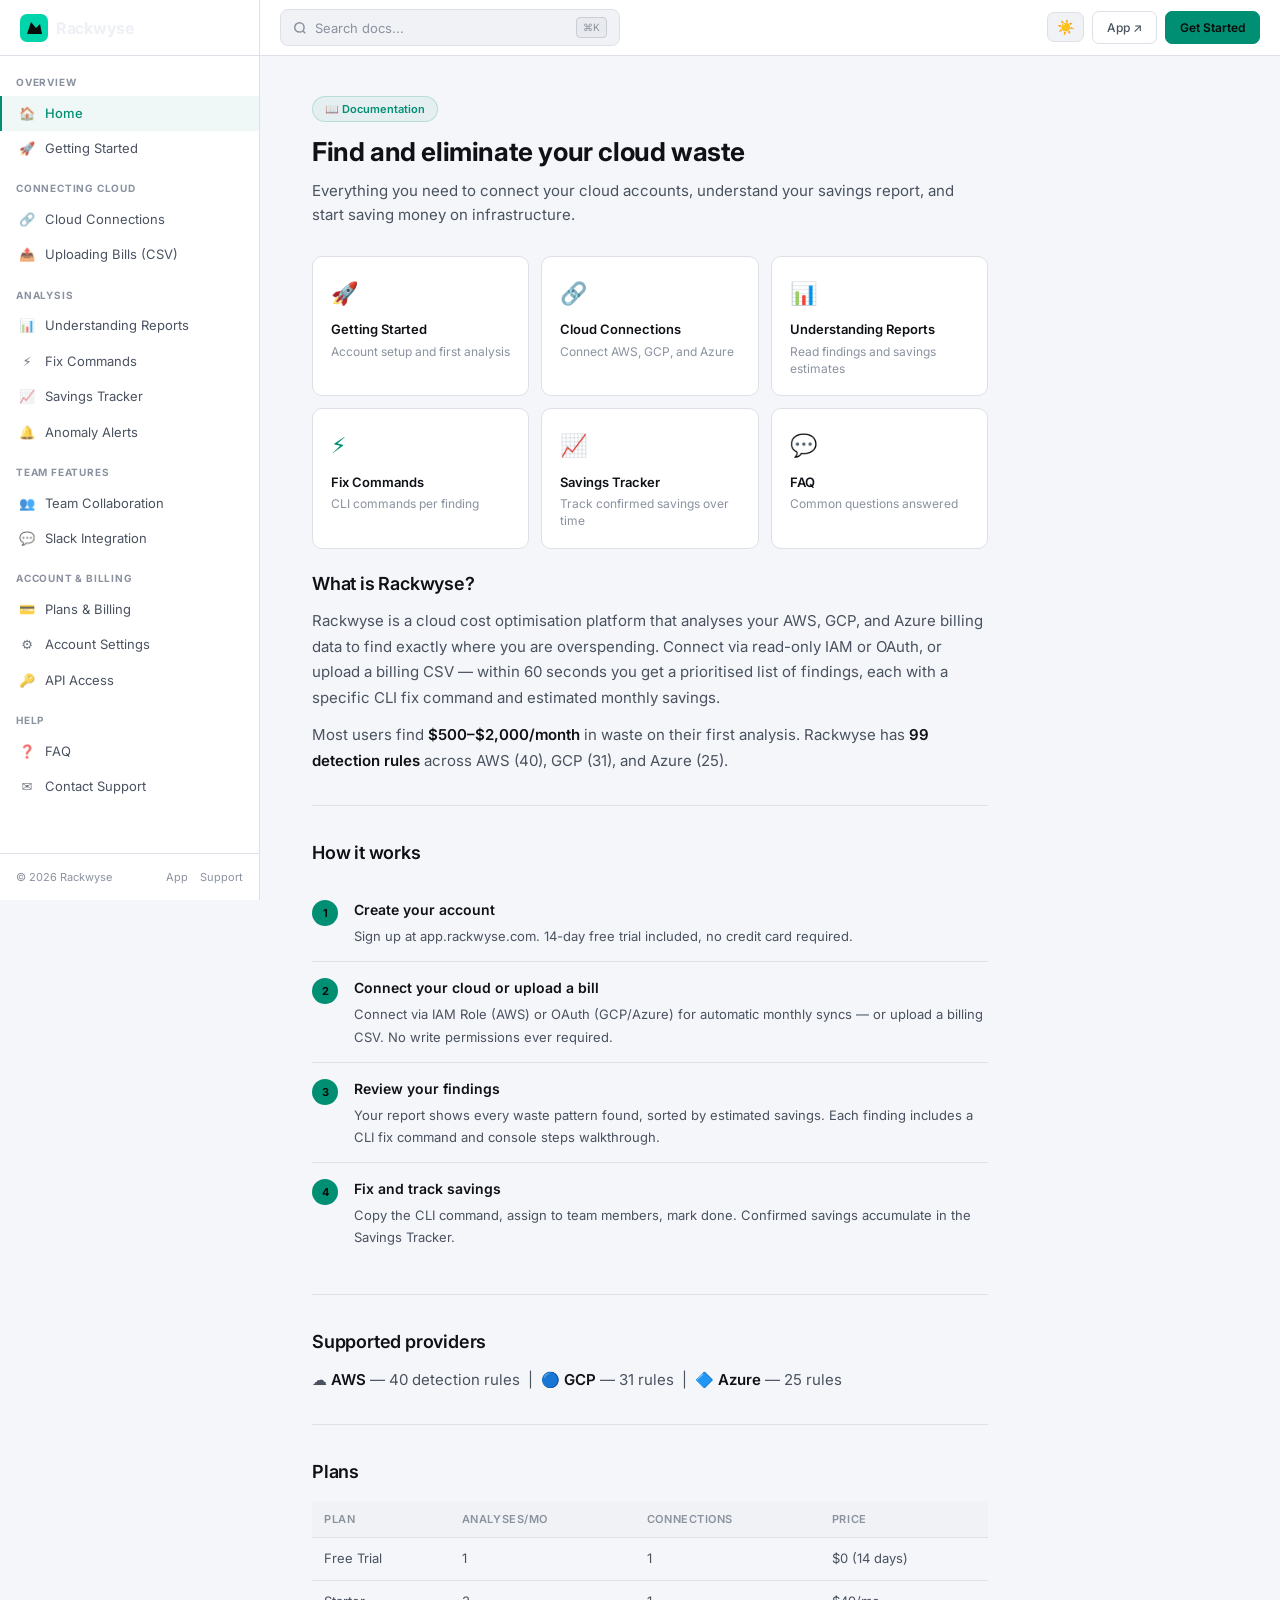
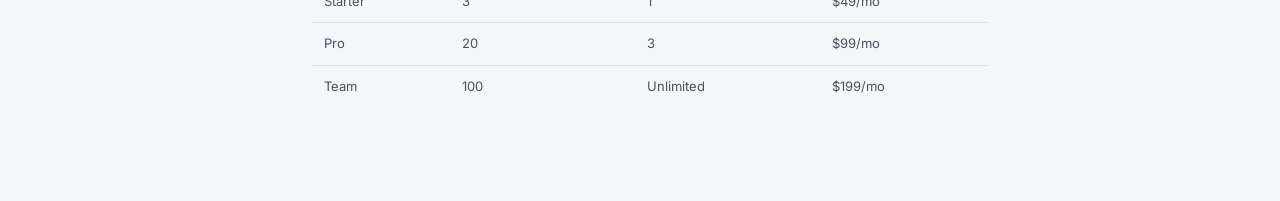
==== commit 2b8266c0: "Add files via upload" ====
--- a/index.html
+++ b/index.html
@@ -5,7 +5,7 @@
   <meta name="viewport" content="width=device-width,initial-scale=1"/>
   <title>Rackwyse Documentation — Rackwyse Docs</title>
   <meta name="description" content="Cloud cost optimization docs for AWS, GCP, and Azure."/>
-  <link rel="icon" href="data:image/svg+xml,<svg xmlns="http://www.w3.org/2000/svg" viewBox="0 0 32 32"><rect width="32" height="32" rx="7" fill="%2300d4aa"/><path d="M6 26L11 10L17 18L22 12L26 26H6Z" fill="%23060c0a"/></svg>"/>
+  <link rel="icon" href='data:image/svg+xml,<svg xmlns="http://www.w3.org/2000/svg" viewBox="0 0 32 32"><rect width="32" height="32" rx="7" fill="%2300d4aa"/><path d="M6 26L11 10L17 18L22 12L26 26H6Z" fill="%23060c0a"/></svg>'/>
   <style>@import url('https://fonts.googleapis.com/css2?family=Inter:wght@400;500;600;700&family=JetBrains+Mono:wght@400;500&display=swap');
 
 *,*::before,*::after{box-sizing:border-box;margin:0;padding:0}
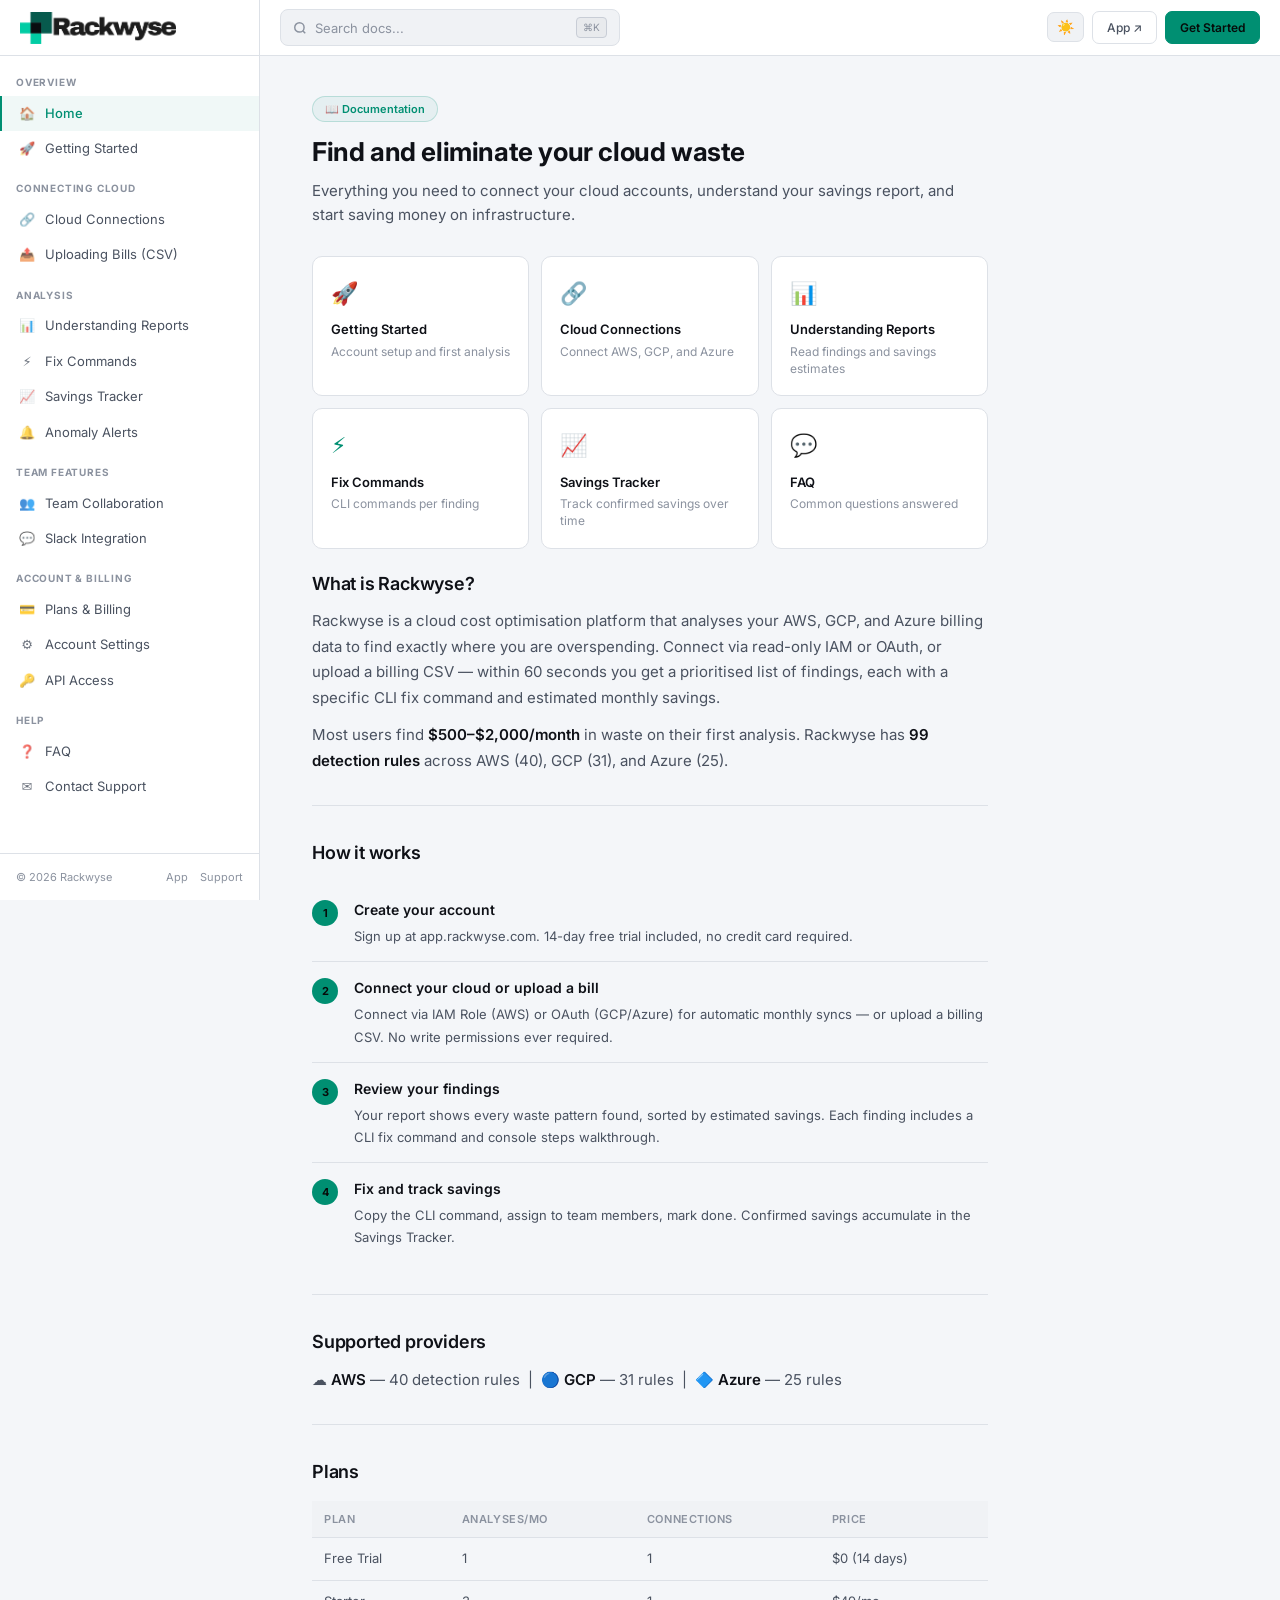
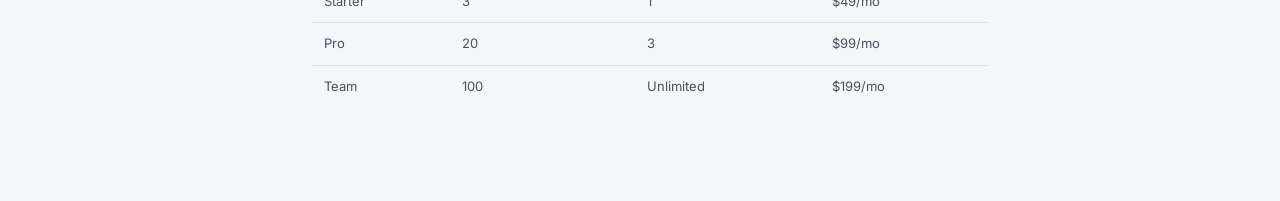
==== commit f9622ac5: "Add files via upload" ====
--- a/index.html
+++ b/index.html
@@ -5,7 +5,7 @@
   <meta name="viewport" content="width=device-width,initial-scale=1"/>
   <title>Rackwyse Documentation — Rackwyse Docs</title>
   <meta name="description" content="Cloud cost optimization docs for AWS, GCP, and Azure."/>
-  <link rel="icon" href='data:image/svg+xml,<svg xmlns="http://www.w3.org/2000/svg" viewBox="0 0 32 32"><rect width="32" height="32" rx="7" fill="%2300d4aa"/><path d="M6 26L11 10L17 18L22 12L26 26H6Z" fill="%23060c0a"/></svg>'/>
+  <link rel="icon" href="/favicon.ico" type="image/x-icon"/>
   <style>@import url('https://fonts.googleapis.com/css2?family=Inter:wght@400;500;600;700&family=JetBrains+Mono:wght@400;500&display=swap');
 
 *,*::before,*::after{box-sizing:border-box;margin:0;padding:0}
@@ -251,7 +251,9 @@
   function setT(t){
     document.documentElement.setAttribute('data-theme',t);
     localStorage.setItem(K,t);
-    // Logo is inline SVG - no src swap needed
+    var logoEls = document.querySelectorAll('#rw-logo-img');
+    var src = t === 'dark' ? '/brand/logo-dark.png' : '/brand/logo-white.png';
+    logoEls.forEach(function(el){ el.src = src; });
   }
   setT(getT());
   document.addEventListener('DOMContentLoaded',function(){
@@ -340,7 +342,7 @@
 <div class="docs-wrap">
   <header class="topnav">
   <a href="/index.html" class="topnav-logo">
-    <span id="logo-img" style="display:flex;align-items:center"><svg width="140" height="32" viewBox="0 0 140 32" fill="none" xmlns="http://www.w3.org/2000/svg"><rect width="28" height="28" rx="7" y="2" fill="#00d4aa"/><path d="M7 22L11 10L16 16L20 12L22 22H7Z" fill="#060c0a"/><text x="36" y="22" font-family="Inter,system-ui,sans-serif" font-size="16" font-weight="700" fill="#eef0f5" letter-spacing="-0.3">Rackwyse</text></svg></span>
+    <img src="/brand/logo-dark.png" alt="Rackwyse" id="rw-logo-img" style="height:32px;width:auto;display:block"/>
   </a>
   <div class="topnav-search">
     <div class="topnav-search-wrap">
